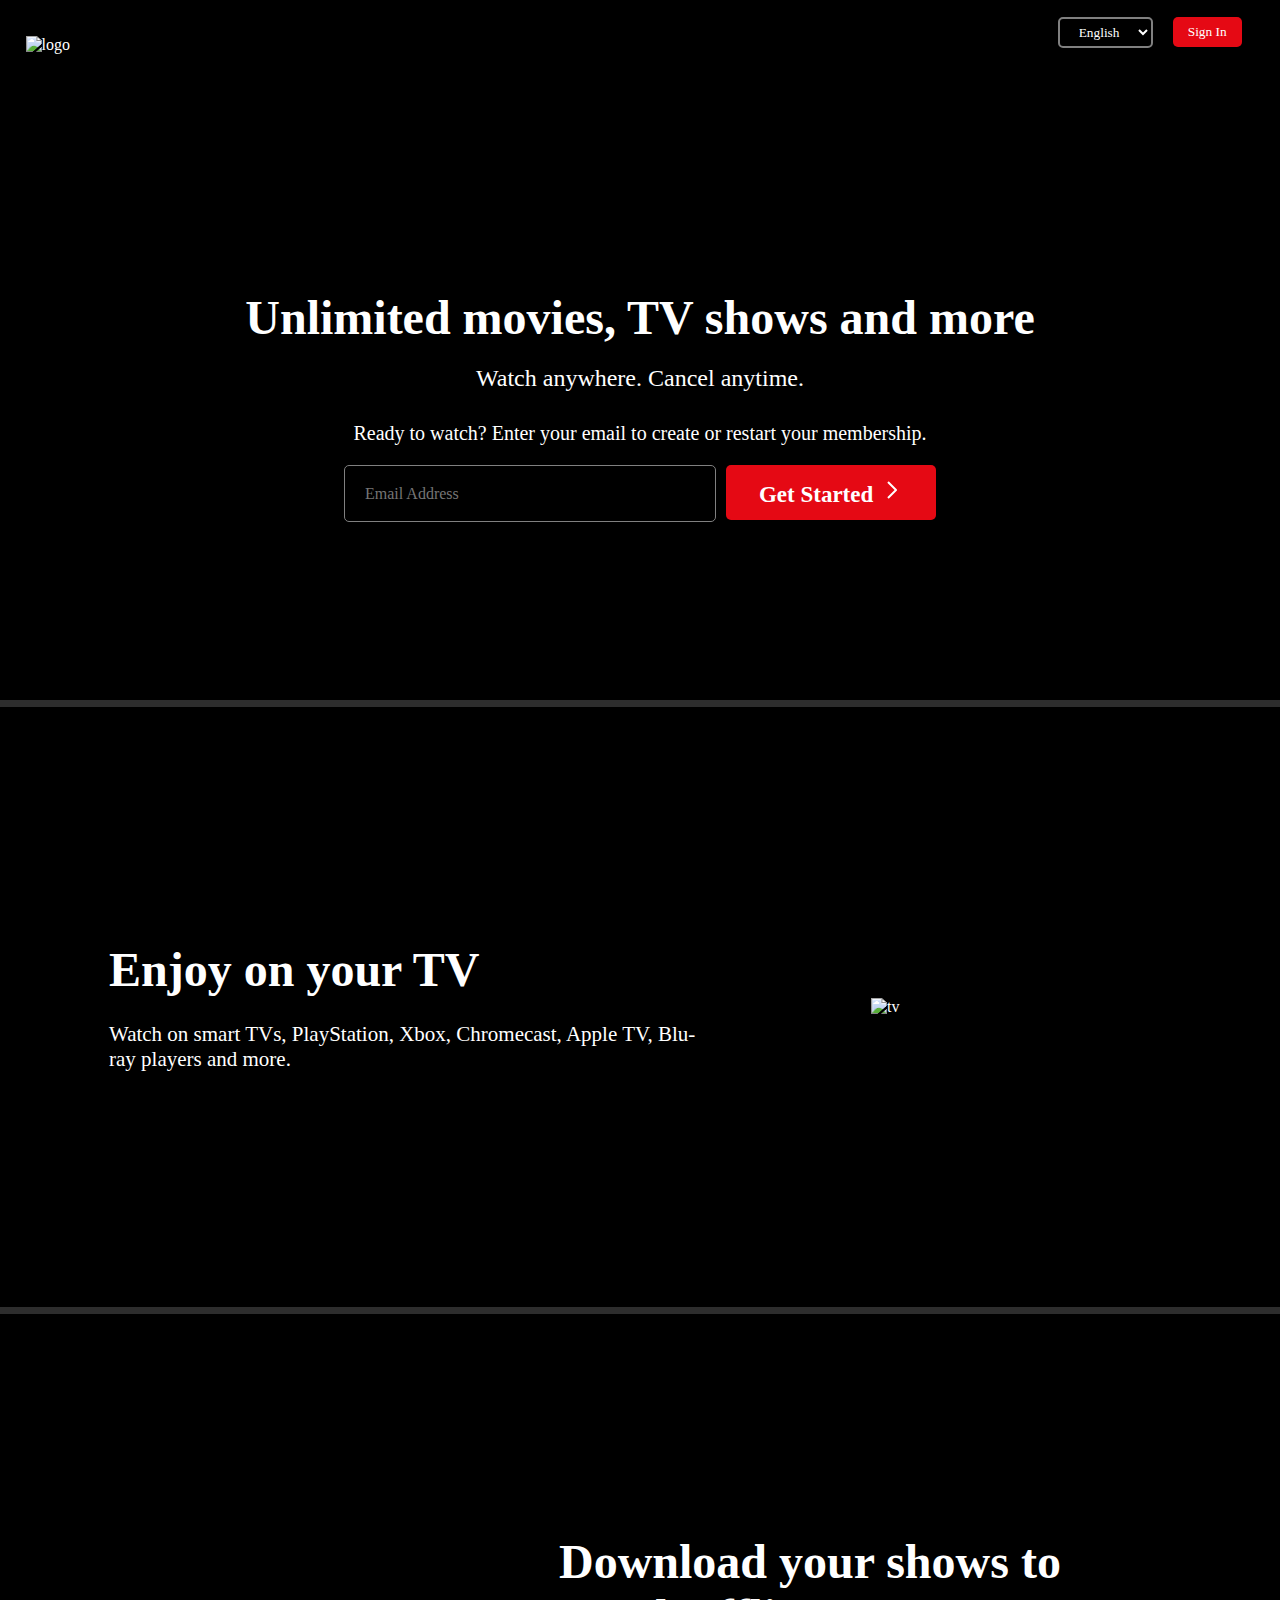
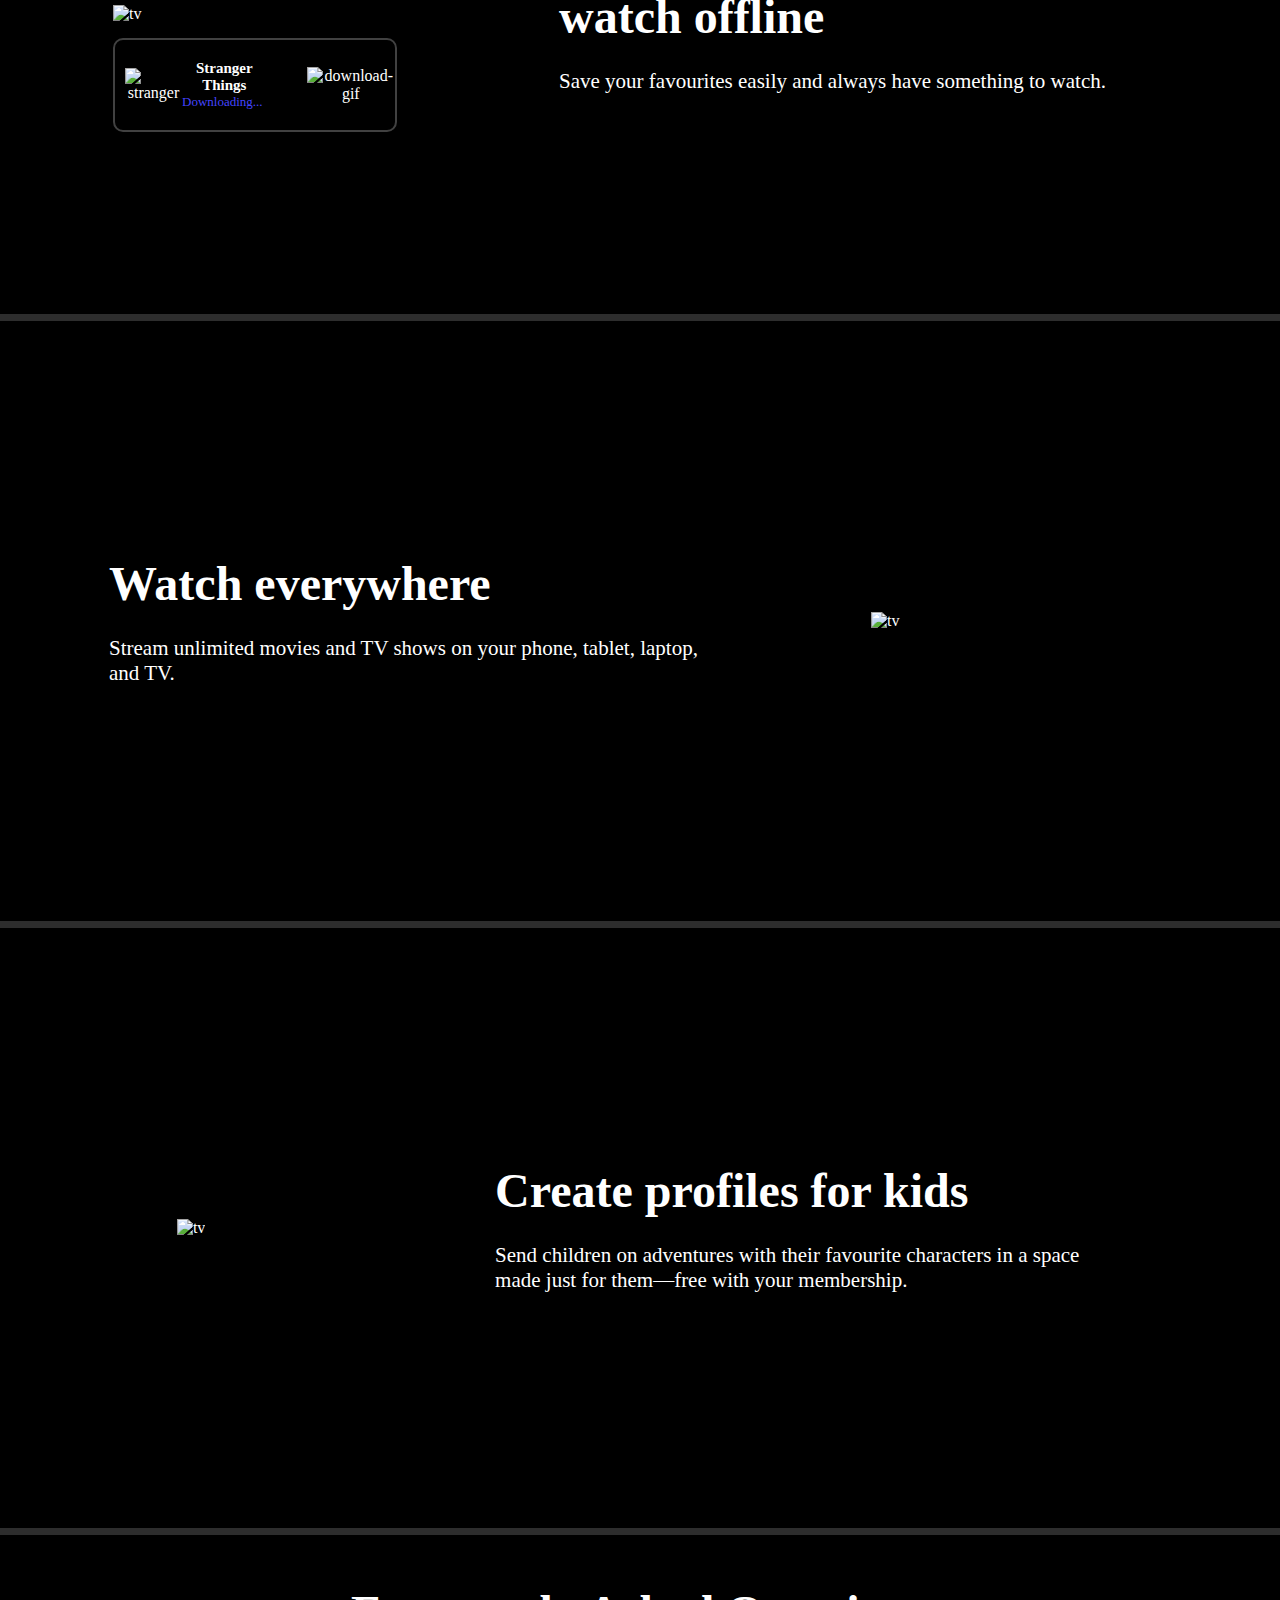
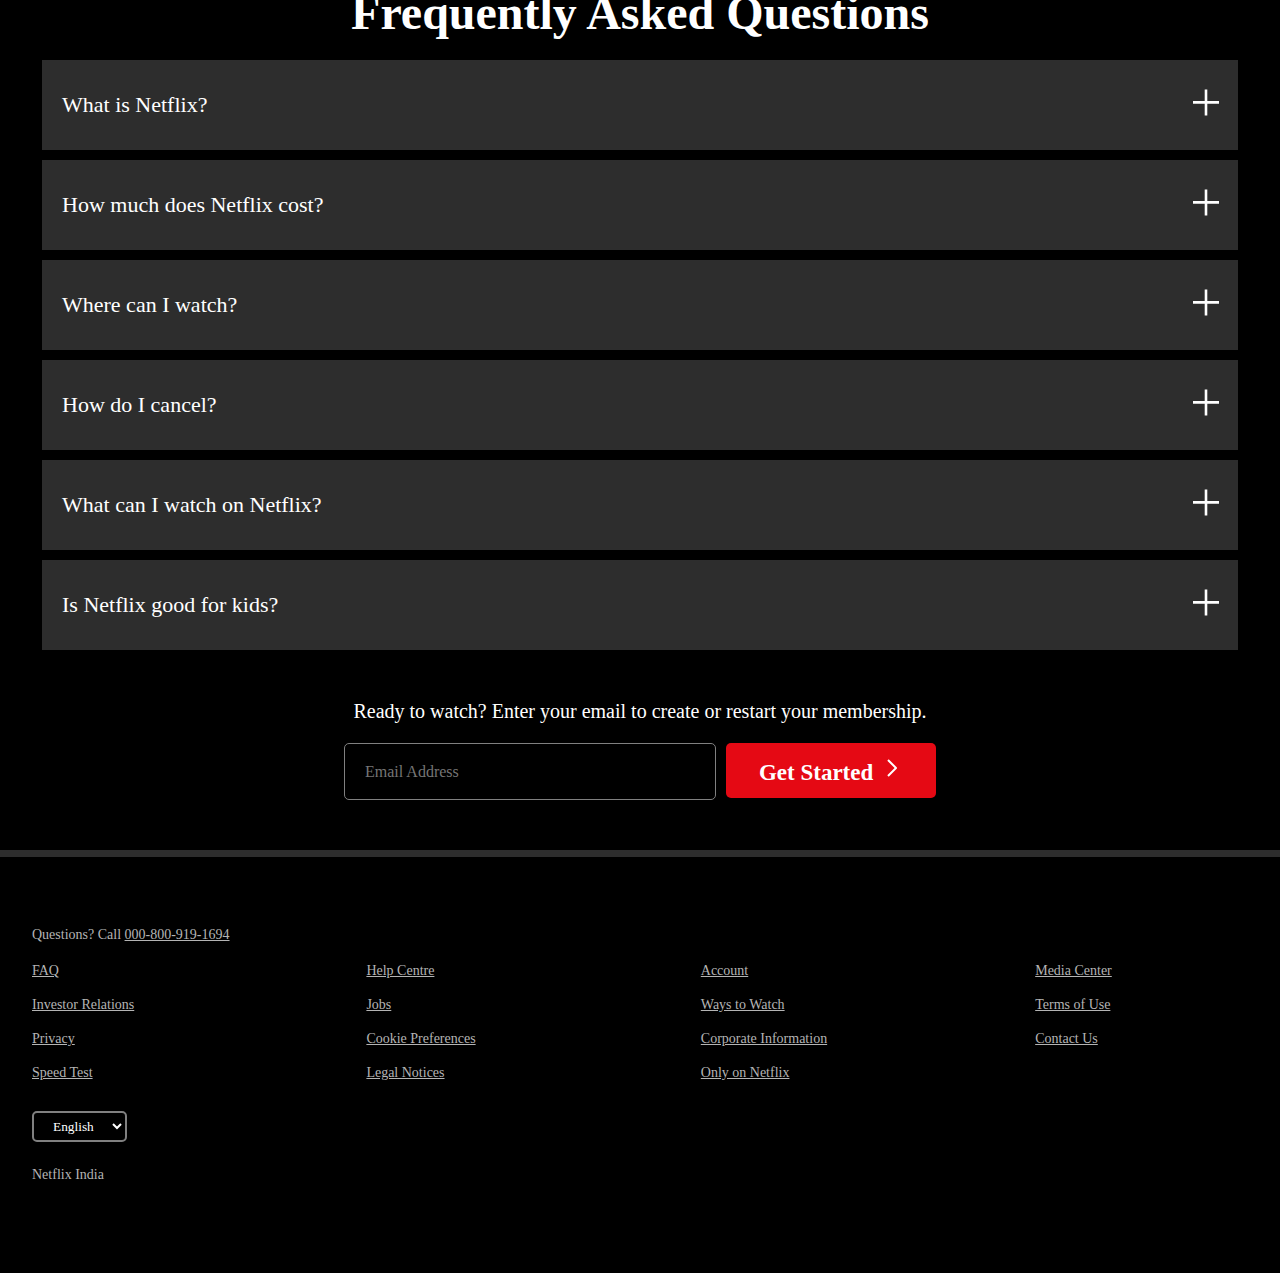
==== Netflix.html @ 04211149 "Complete HTML CSS" ====
<!DOCTYPE html>
<html lang="en">

<head>
    <meta charset="UTF-8">
    <!-- Don't know why but this meta tag just works better -->
    <meta name="viewport"
        content="user-scalable=no, initial-scale=1, maximum-scale=1, minimum-scale=1, width=320, height=device-height" />
    <!-- , target-densitydpi=medium-dpi -->
    <!-- <meta name="viewport" content="width=device-width, initial-scale=1.0"> -->
    <title>Netflix India - Watch TV Shows Online, Watch Movies Online</title>
    <link rel="shortcut icon"
        href="https://cdn4.iconfinder.com/data/icons/logos-and-brands/512/227_Netflix_logo-512.png" type="image/x-icon">
    <style>
        @font-face {
            font-family: 'Netflix Sans';
            font-weight: 100;
            font-display: optional;
            src: url(https://assets.nflxext.com/ffe/siteui/fonts/netflix-sans/v3/NetflixSans_W_Th.woff2) format('woff2'), url(https://assets.nflxext.com/ffe/siteui/fonts/netflix-sans/v3/NetflixSans_W_Th.woff) format('woff')
        }

        @font-face {
            font-family: 'Netflix Sans';
            font-weight: 300;
            font-display: optional;
            src: url(https://assets.nflxext.com/ffe/siteui/fonts/netflix-sans/v3/NetflixSans_W_Lt.woff2) format('woff2'), url(https://assets.nflxext.com/ffe/siteui/fonts/netflix-sans/v3/NetflixSans_W_Lt.woff) format('woff')
        }

        @font-face {
            font-family: 'Netflix Sans';
            font-weight: 400;
            font-display: optional;
            src: url(https://assets.nflxext.com/ffe/siteui/fonts/netflix-sans/v3/NetflixSans_W_Rg.woff2) format('woff2'), url(https://assets.nflxext.com/ffe/siteui/fonts/netflix-sans/v3/NetflixSans_W_Rg.woff) format('woff')
        }

        @font-face {
            font-family: 'Netflix Sans';
            font-weight: 700;
            font-display: optional;
            src: url(https://assets.nflxext.com/ffe/siteui/fonts/netflix-sans/v3/NetflixSans_W_Md.woff2) format('woff2'), url(https://assets.nflxext.com/ffe/siteui/fonts/netflix-sans/v3/NetflixSans_W_Md.woff) format('woff')
        }

        @font-face {
            font-family: 'Netflix Sans';
            font-weight: 800;
            font-display: optional;
            src: url(https://assets.nflxext.com/ffe/siteui/fonts/netflix-sans/v3/NetflixSans_W_Bd.woff2) format('woff2'), url(https://assets.nflxext.com/ffe/siteui/fonts/netflix-sans/v3/NetflixSans_W_Bd.woff) format('woff')
        }

        @font-face {
            font-family: 'Netflix Sans';
            font-weight: 900;
            font-display: optional;
            src: url(https://assets.nflxext.com/ffe/siteui/fonts/netflix-sans/v3/NetflixSans_W_Blk.woff2) format('woff2'), url(https://assets.nflxext.com/ffe/siteui/fonts/netflix-sans/v3/NetflixSans_W_Blk.woff) format('woff')
        }

        .netflix-sans-font-loaded {
            font-family: 'Netflix Sans', 'Helvetica Neue', Helvetica, Arial, sans-serif
        }

        .netflix-sans-font-loaded.nkufi-font-loaded {
            font-family: NKufi, 'Netflix Sans', 'Helvetica Neue', Helvetica, Arial, sans-serif
        }

        .netflix-sans-font-loaded.graphik-font-loaded {
            font-family: GraphikTH, 'Netflix Sans', 'Helvetica Neue', Helvetica, Arial, sans-serif
        }

        * {
            margin: 0;
            padding: 0;
            color: white;
            font-family: 'Netflix Sans', 'Segoe UI';
        }

        html {
            background-color: black;

        }

        .segment {
            position: relative;
            border-bottom: 7px solid rgb(45, 45, 45);
        }

        #navbar {
            display: flex;
            justify-content: space-between;
            align-items: center;
            height: 90px;
            /* margin-top: 25px; */
        }

        .logo img {
            margin-left: 10vw;
            width: 150px;
        }

        .navbutton {
            margin-right: 10vw;
            display: flex;
        }

        .lang {
            background-color: black;
            margin-right: 20px;
            padding: 5px 15px;
            border: 2px solid grey;
            border-radius: 5px;
            margin-bottom: 25px;
        }

        .sign-in {
            padding: 7px 15px;
            border: none;
            border-radius: 5px;
            cursor: pointer;
        }

        .sign-in:hover {
            background-color: #b20710;
            transition: all linear 0.15s;

        }

        .sign-in:not(:hover) {
            background-color: rgb(229, 9, 20);
            transition: all linear 0.15s;
        }

        .home {
            height: 700px;
            background: rgb(0 0 0 / 50%);
            background-image: linear-gradient(to top, rgba(0, 0, 0, 0.8) 0, rgba(0, 0, 0, 0) 30%, rgba(0, 0, 0, 0.8) 100%), url("https://assets.nflxext.com/ffe/siteui/vlv3/058eee37-6c24-403a-95bd-7d85d3260ae1/e10ba8a6-b96a-4308-bee4-76fab1ebd6ca/IN-en-20240422-POP_SIGNUP_TWO_WEEKS-perspective_WEB_db9348f2-4d68-4934-b495-6d9d1be5917e_large.jpg");
            object-fit: cover;
            object-position: center center;
            background-blend-mode: soft-light;
            background-position: center 2000px;
        }

        .headest {
            font-size: 48px;
            font-weight: 900;
        }

        .main-title {
            text-align: center;
            margin-top: 200px;
        }

        #main-text {
            font-size: 24px;
            text-align: center;
            margin: 20px;
        }

        .membership {
            width: 75%;
            margin: 50px auto;
            text-align: center;
        }

        #fix-home-mg {
            margin-top: 30px;
        }

        .member-text {
            font-size: 20px;
            margin-bottom: 20px;
        }

        .member-form {
            display: flex;
            text-align: center;
            justify-content: center;
            gap: 10px;
        }

        .email-box input {
            width: 350px;
            height: 55px;
            background-color: rgba(0, 0, 0, 0.388);
            padding-left: 20px;
            font-size: 16px;
            border: 1px solid grey;
            border-radius: 5px;
        }

        /* email-box input::placeholder {} */

        .started {
            height: 55px;
            min-width: 210px;
            font-size: 23px;
            font-weight: bolder;
            padding-left: 25px;
            padding-right: 25px;
        }

        .card {
            display: flex;
            justify-content: space-around;
            height: 600px;
            width: 80%;
            margin: auto;
            align-items: center;

        }

        .card-text {
            flex-basis: 50%;
        }

        .card-desc {
            font-size: 21px;
            margin-top: 25px;
        }

        .oppa {
            flex-direction: row-reverse;
        }

        .overlap-grid {
            display: grid;
            grid-template-columns: 1fr;
            grid-template-rows: 1fr;
            justify-items: center;
            align-items: center;
        }

        .topitem {
            z-index: 3;
            grid-row: 1/2;
            grid-column: 1/2;
            width: 100%;
        }

        .bottomitem {
            z-index: 1;
            grid-row: 1/2;
            grid-column: 1/2;
            width: 100%;
        }

        #vid1 {
            width: 80%;
        }

        #vid3 {
            width: 60%;
            margin-bottom: 25%;
        }

        .loading {
            display: flex;
            height: 90px;
            width: 20vw;
            min-width: 280px;
            background-color: black;
            border: 2px solid rgb(65, 65, 65);
            border-radius: 10px;
            text-align: center;
            justify-content: space-between;
            align-items: center;
            /* margin-top: 250px; */
            margin-top: 50%;
        }

        .stranger-div img {
            padding-left: 10px;
            height: 75px;
        }

        .stranger-name {
            font-size: 15px;
            font-weight: 600;
            padding-right: 40px;
        }

        .stranger-blue {
            font-size: 13px;
            color: rgb(68, 68, 255);
            text-align: left;
        }

        .stranger-gif img {
            height: 50px;
        }

        .kids-div img {
            /* flex-basis: 50%; */
            width: 100%;
        }

        .FAQ {
            width: 80%;
            margin: auto;
        }

        .faq-title {
            margin-top: 50px;
            margin-bottom: 20px;
            text-align: center;
        }

        .question {
            margin: 10px;
        }

        .query {
            display: flex;
            align-items: center;
            height: 10vh;
            justify-content: space-between;
        }

        .query:hover {
            background-color: rgb(65, 65, 65);
            transition: all linear 0.15s;
        }

        .query:not(:hover) {
            background-color: rgb(45, 45, 45);
            transition: all linear 0.15s;
        }

        .qtext {
            font-size: 22px;
            padding-left: 20px;
        }

        .qross {
            margin-right: 20px;
            transform: scale(1.3);
        }

        @keyframes crossrotate {
            from {}

            to {
                transform: rotate(45deg);
            }
        }

        .query:active {
            .qross {
                animation: crossrotate 0.2s ease-out forwards;
            }
        }

        .hidden-text {
            margin-top: 1px;
            font-size: 22px;
            padding: 20px;
            background-color: rgb(45, 45, 45);
        }

        .t1 {
            margin-bottom: 20px;
        }

        .feet {
            width: 80%;
            margin: 70px auto;
            border-bottom-style: none;
            font-size: 14px;
        }

        .link-grid {
            display: grid;
            grid-template-columns: 1fr 1fr 1fr 1fr;
            column-gap: 10%;
            row-gap: 18px;
            margin-bottom: 30px;
        }

        .link-grid div {
            list-style-type: none;
            color: rgb(180, 180, 180);
            text-decoration: underline;
            cursor: pointer;
        }

        .anyquestion {
            color: rgb(180, 180, 180);
            padding-bottom: 20px;
        }

        .tyler {
            color: rgb(180, 180, 180);
            text-decoration: underline;
            cursor: pointer;
        }

        @media screen and (max-width: 1280px) {
            .logo img {
                margin-left: 2vw;
            }

            .navbutton {
                margin-right: 3vw;
            }

            .card,
            .FAQ,
            .feet {
                width: 95%;
            }
        }

        @media screen and (max-width: 955px) {

            .logo img {
                width: 90px;
            }

            .home {
                background-size: 1100px;
                height: 500px;
                background-position: center 1740px;
                background-image: linear-gradient(to top, rgba(0, 0, 0, 0.8) 0, rgba(0, 0, 0, 0) 10%, rgba(0, 0, 0, 0.8) 100%), url("https://assets.nflxext.com/ffe/siteui/vlv3/058eee37-6c24-403a-95bd-7d85d3260ae1/e10ba8a6-b96a-4308-bee4-76fab1ebd6ca/IN-en-20240422-POP_SIGNUP_TWO_WEEKS-perspective_WEB_db9348f2-4d68-4934-b495-6d9d1be5917e_large.jpg");
            }

            .headest {
                font-size: 30px;
            }

            .main-title {
                margin-top: 100px;
            }

            #main-text {
                font-size: 18px;
            }

            .member-text {
                font-size: 18px;
            }

            .email-box input {
                font-size: 14px;
            }

            .card {
                flex-direction: column;
                text-align: center;
                margin-top: 30px;
            }

            .card-text {
                flex-basis: auto;
            }

            .card-desc {
                font-size: 18px;
            }

            .link-grid {
                grid-template-columns: 1fr 1fr;
            }

            .qtext {
                font-size: 18px;
            }

            .qross {
                transform: scale(1);
            }

            .feet {
                margin: 20px auto;
            }
        }

        @media screen and (max-width: 725px) {
            .email-box input {
                width: 50vw;
            }
        }

        @media screen and (max-width: 600px) {

            .main-title {
                margin-top: 40px;
            }

            .home {
                background-size: 800px;
                height: 500px;
                background-position: center center;
                background-image: linear-gradient(to top, rgba(0, 0, 0, 0.8) 0, rgba(0, 0, 0, 0) 40%, rgba(0, 0, 0, 0.8) 100%), url("https://assets.nflxext.com/ffe/siteui/vlv3/058eee37-6c24-403a-95bd-7d85d3260ae1/e10ba8a6-b96a-4308-bee4-76fab1ebd6ca/IN-en-20240422-POP_SIGNUP_TWO_WEEKS-perspective_WEB_db9348f2-4d68-4934-b495-6d9d1be5917e_large.jpg");
            }

            .member-form {
                display: block;
            }

            .email-box input {
                width: 90%;
                height: 45px;
                margin-bottom: 15px;
            }

            .started {
                height: 45px;
                min-width: 0px;
                width: 160px;
                font-size: 18px;
                font-weight: bolder;
                padding-left: 0;
                padding-right: 0;
            }

            .card {
                height: 80vh;
            }
        }
    </style>
</head>

<body>
    <header>
        <section class="segment home bgimg">
            <nav id="navbar">
                <div class="logo">
                    <img src="https://images.ctfassets.net/y2ske730sjqp/821Wg4N9hJD8vs5FBcCGg/9eaf66123397cc61be14e40174123c40/Vector__3_.svg?w=460"
                        alt="logo">
                </div>

                <div class="navbutton">
                    <!-- I don't how to add img -->
                    <!-- <svg xmlns="http://www.w3.org/2000/svg" fill="none" width="16" height="16" viewBox="0 0 16 16"
                        role="img" data-icon="LanguagesSmall" aria-hidden="true">
                        <path fill-rule="evenodd" clip-rule="evenodd"
                            d="M10.7668 5.33333L10.5038 5.99715L9.33974 8.9355L8.76866 10.377L7.33333 14H9.10751L9.83505 12.0326H13.4217L14.162 14H16L12.5665 5.33333H10.8278H10.7668ZM10.6186 9.93479L10.3839 10.5632H11.1036H12.8856L11.6348 7.2136L10.6186 9.93479ZM9.52722 4.84224C9.55393 4.77481 9.58574 4.71045 9.62211 4.64954H6.41909V2H4.926V4.64954H0.540802V5.99715H4.31466C3.35062 7.79015 1.75173 9.51463 0 10.4283C0.329184 10.7138 0.811203 11.2391 1.04633 11.5931C2.55118 10.6795 3.90318 9.22912 4.926 7.57316V12.6667H6.41909V7.51606C6.81951 8.15256 7.26748 8.76169 7.7521 9.32292L8.31996 7.88955C7.80191 7.29052 7.34631 6.64699 6.9834 5.99715H9.06968L9.52722 4.84224Z"
                            fill="currentColor"></path>
                    </svg> -->
                    <div>
                        <select name="lang" class="lang">
                            <option value="English">English</option>
                            <option value="Hindi">हिन्दी</option>
                        </select>
                    </div>
                    <div>
                        <button type="button" class="sign-in">Sign In</button>
                    </div>
                </div>
            </nav>

            <h1 class="headest main-title">Unlimited movies, TV shows and more</h1>
            <div id="main-text">Watch anywhere. Cancel anytime.</div>
            <article class="membership" id="fix-home-mg">
                <div class="member-text">
                    Ready to watch? Enter your email to create or restart your membership.
                </div>
                <!-- Not bothering making this cool transition using complex overlapping css -->
                <div class="member-form">
                    <label for="email-address1" class="email-box">
                        <input type="text" placeholder="Email Address" id="email-address1">
                    </label>
                    <button type="button" class="sign-in started">Get Started <svg xmlns="http://www.w3.org/2000/svg"
                            fill="none" width="24" height="24" viewBox="0 0 24 24" role="img" aria-hidden="true">
                            <path fill-rule="evenodd" clip-rule="evenodd"
                                d="M15.5859 12L8.29303 19.2928L9.70725 20.7071L17.7072 12.7071C17.8948 12.5195 18.0001 12.2652 18.0001 12C18.0001 11.7347 17.8948 11.4804 17.7072 11.2928L9.70724 3.29285L8.29303 4.70706L15.5859 12Z"
                                fill="currentColor"></path>
                        </svg>
                    </button>
                </div>
            </article>
        </section>
    </header>

    <main>
        <section class="segment">
            <article class="card">
                <div class="card-text">
                    <h1 class="headest">Enjoy on your TV</h1>
                    <div class="card-desc">
                        Watch on smart TVs, PlayStation, Xbox, Chromecast, Apple TV, Blu-ray players and more.
                    </div>
                </div>
                <div class="overlap-grid">
                    <img src="https://assets.nflxext.com/ffe/siteui/acquisition/ourStory/fuji/desktop/tv.png" alt="tv"
                        class="topitem">
                    <video
                        src="https://assets.nflxext.com/ffe/siteui/acquisition/ourStory/fuji/desktop/video-tv-in-0819.m4v"
                        class="bottomitem" id="vid1" autoplay muted loop></video>
                </div>
            </article>
        </section>
        <section class="segment">
            <article class="card oppa">
                <div class="card-text">
                    <h1 class="headest">Download your shows to watch offline</h1>
                    <div class="card-desc">
                        Save your favourites easily and always have something to watch.
                    </div>
                </div>
                <div class="overlap-grid">
                    <img src="https://assets.nflxext.com/ffe/siteui/acquisition/ourStory/fuji/desktop/mobile-0819.jpg"
                        alt="tv" class="bottomitem">
                    <div class="topitem loading">
                        <div class="stranger-div">
                            <img src="https://assets.nflxext.com/ffe/siteui/acquisition/ourStory/fuji/desktop/boxshot.png"
                                alt="stranger">
                        </div>
                        <div class="stranger-text">
                            <div class="stranger-name">Stranger Things</div>
                            <div class="stranger-blue">Downloading...</div>
                        </div>
                        <div class="stranger-gif">
                            <img src="https://assets.nflxext.com/ffe/siteui/acquisition/ourStory/fuji/desktop/download-icon.gif"
                                alt="download-gif">
                        </div>
                    </div>
                </div>
            </article>
        </section>
        <section class="segment">
            <article class="card">
                <div class="card-text">
                    <h1 class="headest">Watch everywhere</h1>
                    <div class="card-desc">
                        Stream unlimited movies and TV shows on your phone, tablet, laptop, and TV.
                    </div>
                </div>
                <div class="overlap-grid">
                    <img src="https://assets.nflxext.com/ffe/siteui/acquisition/ourStory/fuji/desktop/device-pile-in.png"
                        alt="tv" class="topitem">
                    <video
                        src="https://assets.nflxext.com/ffe/siteui/acquisition/ourStory/fuji/desktop/video-devices-in.m4v"
                        class="
                        bottomitem" id="vid3" autoplay muted loop></video>
                </div>
            </article>
        </section>
        <section class="segment">
            <article class="card oppa">
                <div class="card-text">
                    <h1 class="headest">Create profiles for kids</h1>
                    <div class="card-desc">
                        Send children on adventures with their favourite characters in a space made just for them—free
                        with
                        your membership.
                    </div>
                </div>
                <div class="kids-div">
                    <img src="https://occ-0-2483-3646.1.nflxso.net/dnm/api/v6/19OhWN2dO19C9txTON9tvTFtefw/AAAABVr8nYuAg0xDpXDv0VI9HUoH7r2aGp4TKRCsKNQrMwxzTtr-NlwOHeS8bCI2oeZddmu3nMYr3j9MjYhHyjBASb1FaOGYZNYvPBCL.png?r=54d"
                        alt="tv">
                </div>
            </article>
        </section>
        <!-- Don't know how to make things appear on click. js later -->
        <section class="segment">
            <h1 class="headest faq-title">Frequently Asked Questions</h1>
            <article class="FAQ">
                <section class="question">
                    <div class="query">
                        <div class="qtext">What is Netflix?</div>
                        <div class="qross">
                            <svg xmlns="http://www.w3.org/2000/svg" fill="none" width="24" height="24"
                                viewBox="0 0 24 24" role="img" aria-hidden="true"
                                class="elj7tfr3 default-ltr-cache-1kkka4h e164gv2o5">
                                <path fill-rule="evenodd" clip-rule="evenodd"
                                    d="M11 11V2H13V11H22V13H13V22H11V13H2V11H11Z" fill="currentColor"></path>
                            </svg>
                        </div>
                    </div>
                    <!-- <div class="hidden-text">
                        <div class="t1">
                            Netflix is a streaming service that offers a wide variety of award-winning TV shows, movies,
                            anime,
                            documentaries and more – on thousands of internet-connected devices.
                        </div>
                        <div class="t2">
                            You can watch as much as you want, whenever you want, without a single ad – all for one low
                            monthly
                            price. There's always something new to discover, and new TV shows and movies are added every
                            week!
                        </div>
                    </div> -->
                </section>

                <section class="question">
                    <div class="query">
                        <div class="qtext">How much does Netflix cost?</div>
                        <div class="qross">
                            <svg xmlns="http://www.w3.org/2000/svg" fill="none" width="24" height="24"
                                viewBox="0 0 24 24" role="img" aria-hidden="true"
                                class="elj7tfr3 default-ltr-cache-1kkka4h e164gv2o5">
                                <path fill-rule="evenodd" clip-rule="evenodd"
                                    d="M11 11V2H13V11H22V13H13V22H11V13H2V11H11Z" fill="currentColor"></path>
                            </svg>
                        </div>
                    </div>
                    <!-- <div class="hidden-text">
                        <div>
                            Watch Netflix on your smartphone, tablet, Smart TV, laptop, or streaming device, all for one
                            fixed
                            monthly fee. Plans range from ₹149 to ₹649 a month. No extra costs, no contracts.
                        </div>
                    </div> -->
                </section>

                <section class="question">
                    <div class="query">
                        <div class="qtext">Where can I watch?</div>
                        <div class="qross">
                            <svg xmlns="http://www.w3.org/2000/svg" fill="none" width="24" height="24"
                                viewBox="0 0 24 24" role="img" aria-hidden="true"
                                class="elj7tfr3 default-ltr-cache-1kkka4h e164gv2o5">
                                <path fill-rule="evenodd" clip-rule="evenodd"
                                    d="M11 11V2H13V11H22V13H13V22H11V13H2V11H11Z" fill="currentColor"></path>
                            </svg>
                        </div>

                    </div>
                    <!-- <div class="hidden-text">
                        <div class="t1">
                            Watch anywhere, anytime. Sign in with your Netflix account to watch instantly on the web at
                            netflix.com from your personal computer or on any internet-connected device that offers the
                            Netflix
                            app, including smart TVs, smartphones, tablets, streaming media players and game consoles.
                        </div>
                        <div class="t2">
                            You can also download your favourite shows with the iOS, Android, or Windows 10 app. Use
                            downloads
                            to watch while you're on the go and without an internet connection. Take Netflix with you
                            anywhere.
                        </div>
                    </div> -->
                </section>

                <section class="question">
                    <div class="query">
                        <div class="qtext">How do I cancel?</div>
                        <div class="qross">
                            <svg xmlns="http://www.w3.org/2000/svg" fill="none" width="24" height="24"
                                viewBox="0 0 24 24" role="img" aria-hidden="true"
                                class="elj7tfr3 default-ltr-cache-1kkka4h e164gv2o5">
                                <path fill-rule="evenodd" clip-rule="evenodd"
                                    d="M11 11V2H13V11H22V13H13V22H11V13H2V11H11Z" fill="currentColor"></path>
                            </svg>
                        </div>
                    </div>
                    <!-- <div class="hidden-text">
                        <div>
                            Netflix is flexible. There are no annoying contracts and no commitments. You can easily
                            cancel your
                            account online in two clicks. There are no cancellation fees – start or stop your account
                            anytime.
                        </div>
                    </div> -->
                </section>

                <section class="question">
                    <div class="query">
                        <div class="qtext">What can I watch on Netflix?</div>
                        <div class="qross">
                            <svg xmlns="http://www.w3.org/2000/svg" fill="none" width="24" height="24"
                                viewBox="0 0 24 24" role="img" aria-hidden="true"
                                class="elj7tfr3 default-ltr-cache-1kkka4h e164gv2o5">
                                <path fill-rule="evenodd" clip-rule="evenodd"
                                    d="M11 11V2H13V11H22V13H13V22H11V13H2V11H11Z" fill="currentColor"></path>
                            </svg>
                        </div>
                    </div>
                    <!-- <div class="hidden-text">
                        <div>
                            Netflix has an extensive library of feature films, documentaries, TV shows, anime,
                            award-winning
                            Netflix originals, and more. Watch as much as you want, anytime you want.
                        </div>
                    </div> -->
                </section>

                <section class="question">
                    <div class="query">
                        <div class="qtext">Is Netflix good for kids?</div>
                        <div class="qross">
                            <svg xmlns="http://www.w3.org/2000/svg" fill="none" width="24" height="24"
                                viewBox="0 0 24 24" role="img" aria-hidden="true"
                                class="elj7tfr3 default-ltr-cache-1kkka4h e164gv2o5">
                                <path fill-rule="evenodd" clip-rule="evenodd"
                                    d="M11 11V2H13V11H22V13H13V22H11V13H2V11H11Z" fill="currentColor"></path>
                            </svg>
                        </div>
                    </div>
                    <!-- <div class="hidden-text">
                        <div class="t1">
                            The Netflix Kids experience is included in your membership to give parents control while
                            kids enjoy
                            family-friendly TV shows and films in their own space.
                        </div>
                        <div class="t2">
                            Kids profiles come with PIN-protected parental controls that let you restrict the maturity
                            rating of
                            content kids can watch and block specific titles you don’t want kids to see.
                        </div>
                    </div> -->
                </section>
            </article>
            <article class="membership">
                <div class="member-text">
                    Ready to watch? Enter your email to create or restart your membership.
                </div>
                <div class="member-form">
                    <label for="email-address2" class="email-box">
                        <input type="text" placeholder="Email Address" id="email-address2">
                    </label>
                    <button type="button" class="sign-in started">Get Started <svg xmlns="http://www.w3.org/2000/svg"
                            fill="none" width="24" height="24" viewBox="0 0 24 24" role="img" aria-hidden="true">
                            <path fill-rule="evenodd" clip-rule="evenodd"
                                d="M15.5859 12L8.29303 19.2928L9.70725 20.7071L17.7072 12.7071C17.8948 12.5195 18.0001 12.2652 18.0001 12C18.0001 11.7347 17.8948 11.4804 17.7072 11.2928L9.70724 3.29285L8.29303 4.70706L15.5859 12Z"
                                fill="currentColor"></path>
                        </svg>
                    </button>
                </div>
            </article>
        </section>
    </main>
    <footer>
        <section class="segment feet">
            <div class="anyquestion">
                Questions? Call <a class="tyler">000-800-919-1694</a>
            </div>
            <div class="link-grid">
                <div>FAQ</div>
                <div>Help Centre</div>
                <div>Account</div>
                <div>Media Center</div>
                <div>Investor Relations</div>
                <div>Jobs</div>
                <div>Ways to Watch</div>
                <div>Terms of Use</div>
                <div>Privacy</div>
                <div>Cookie Preferences</div>
                <div>Corporate Information</div>
                <div>Contact Us</div>
                <div>Speed Test</div>
                <div>Legal Notices</div>
                <div>Only on Netflix</div>
            </div>
            <div>
                <select name="lang" class="lang">
                    <!-- add translate img here -->
                    <option value="English">English</option>
                    <option value="Hindi">Hindi</option>
                </select>
            </div>
            <div class="anyquestion">Netflix India</div>
        </section>
    </footer>
</body>

</html>
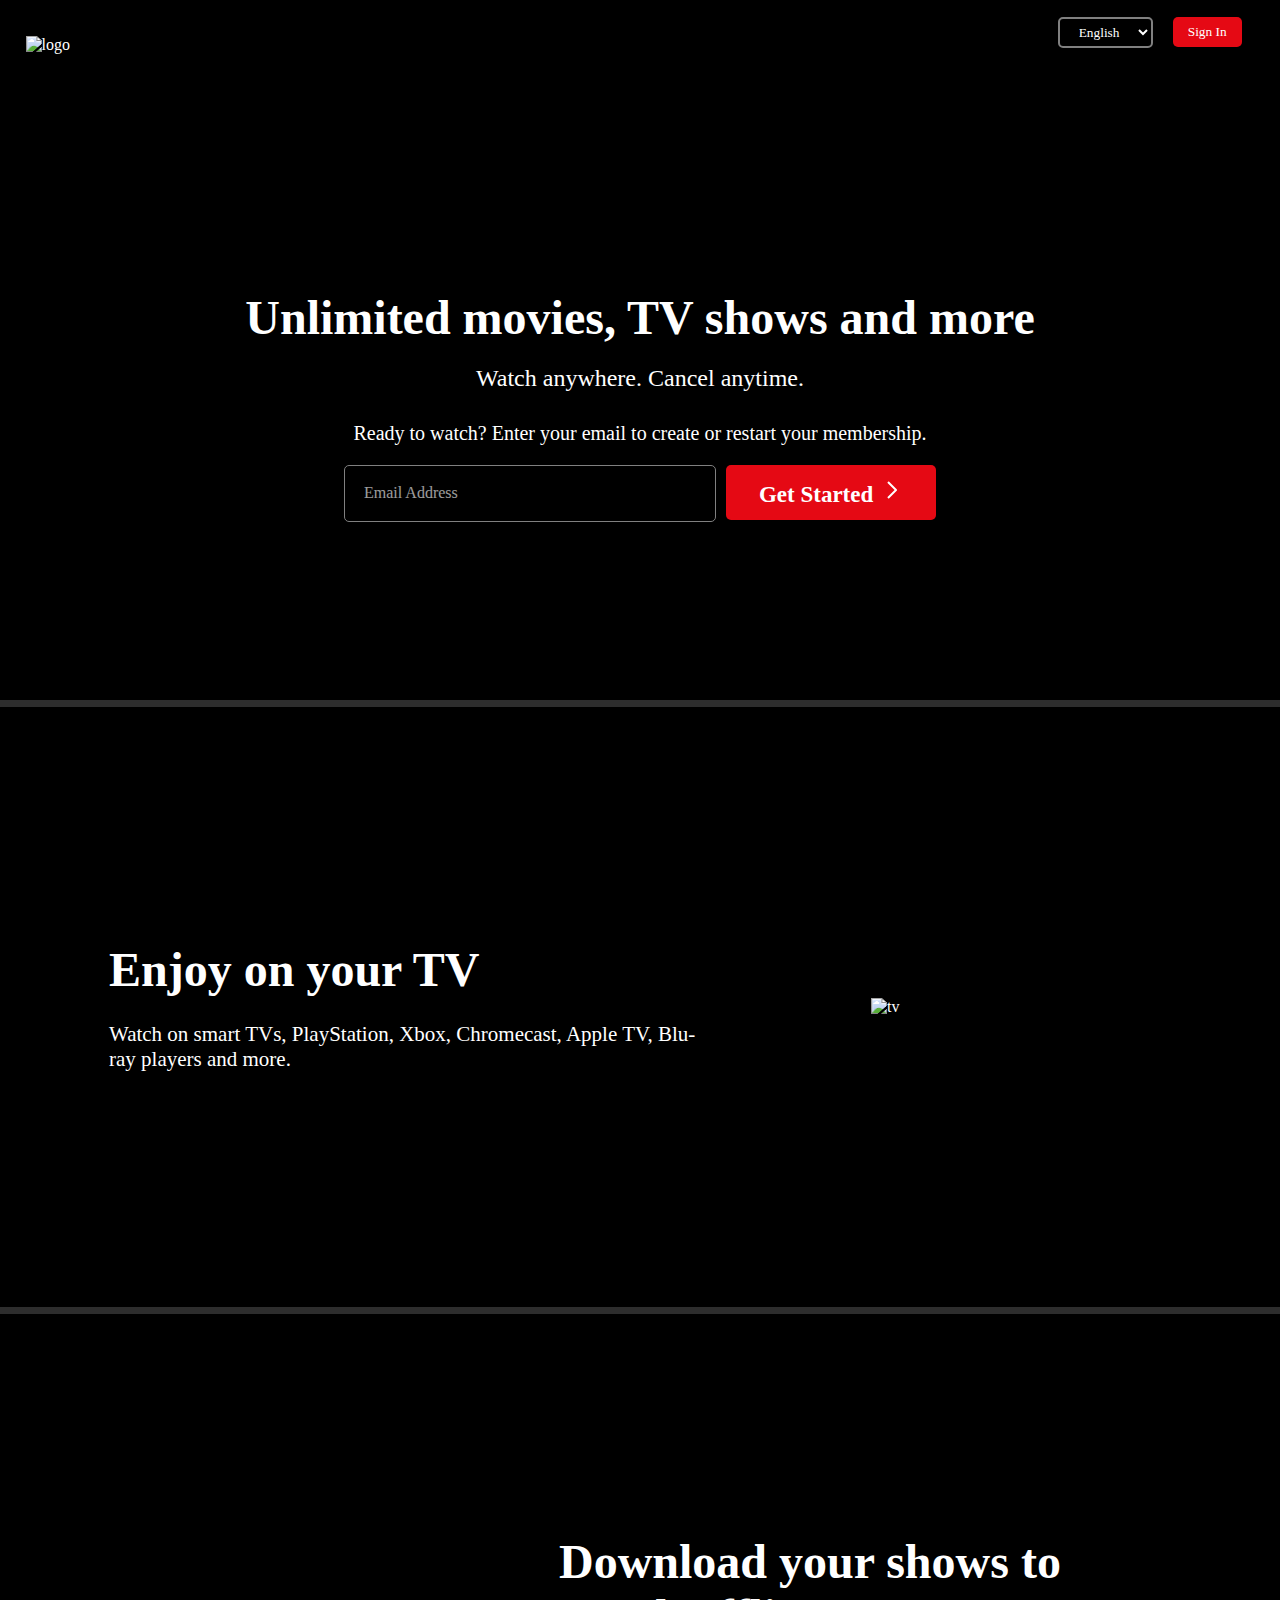
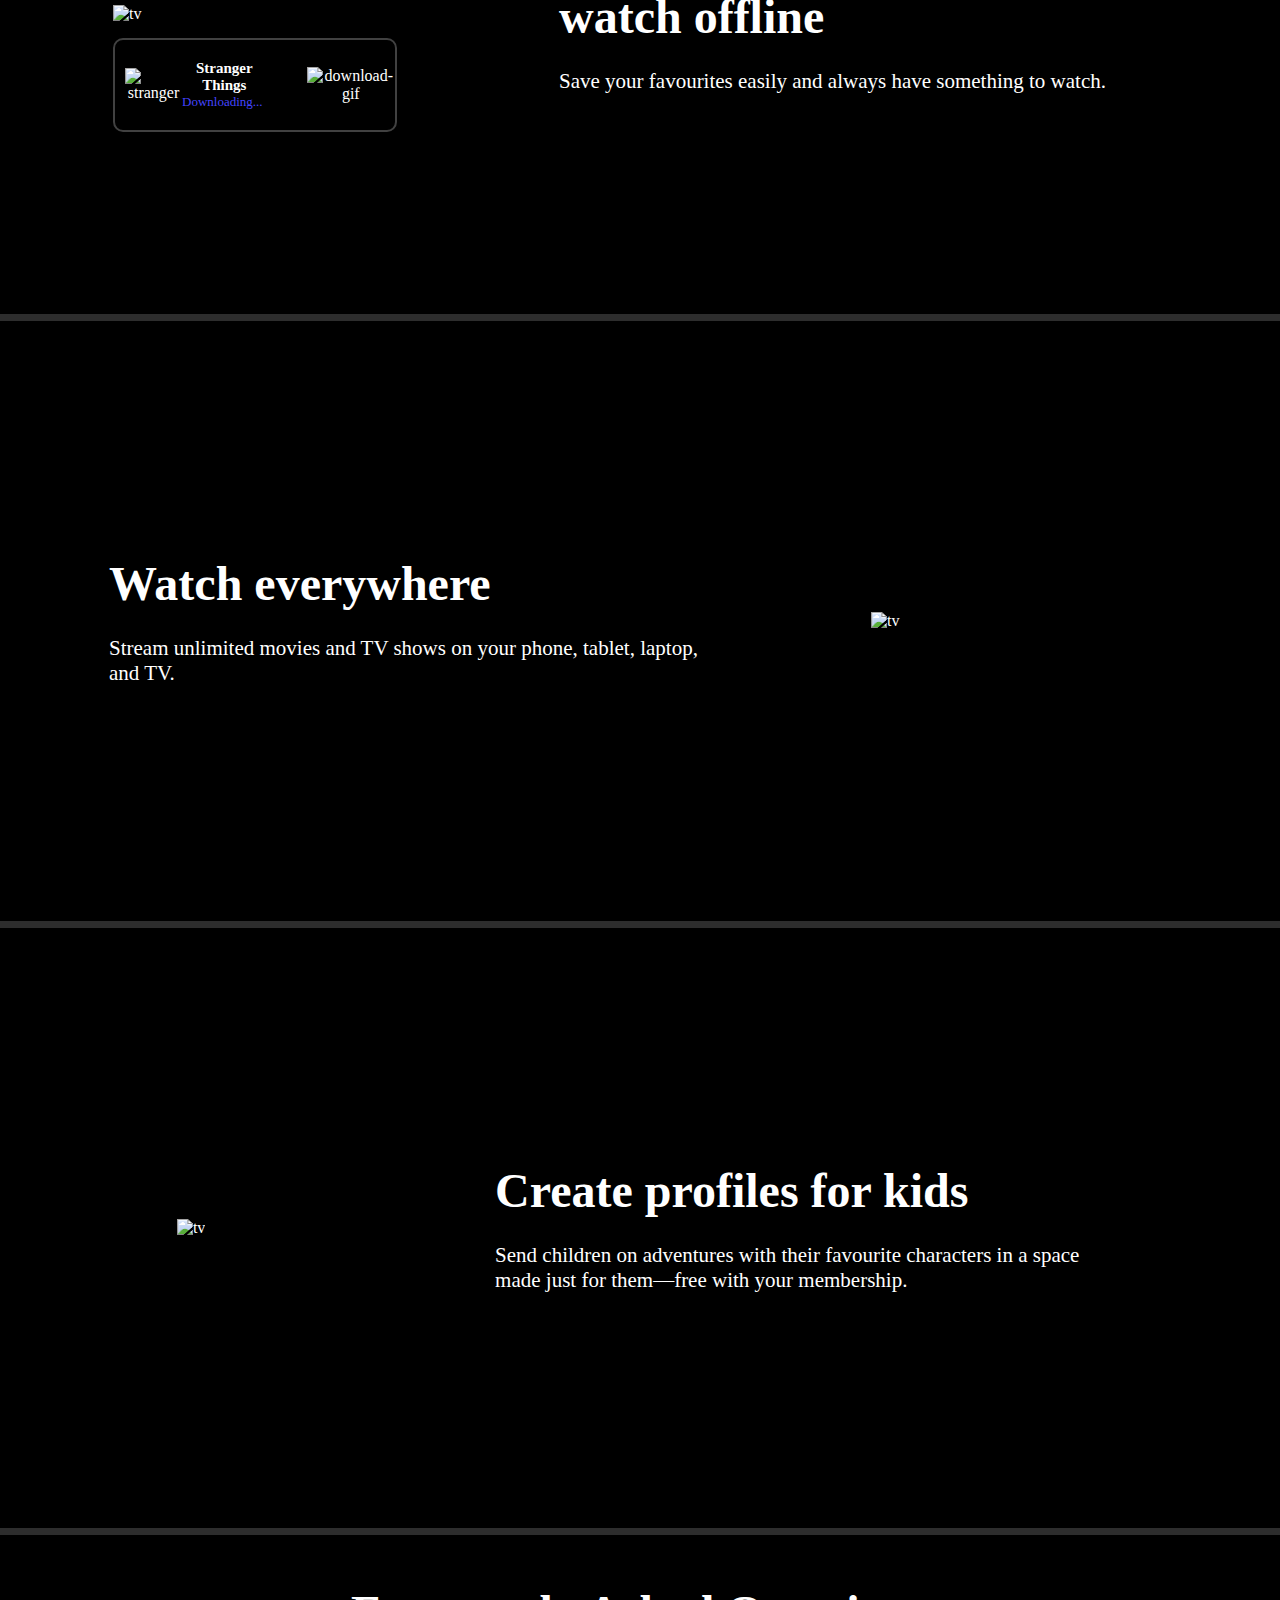
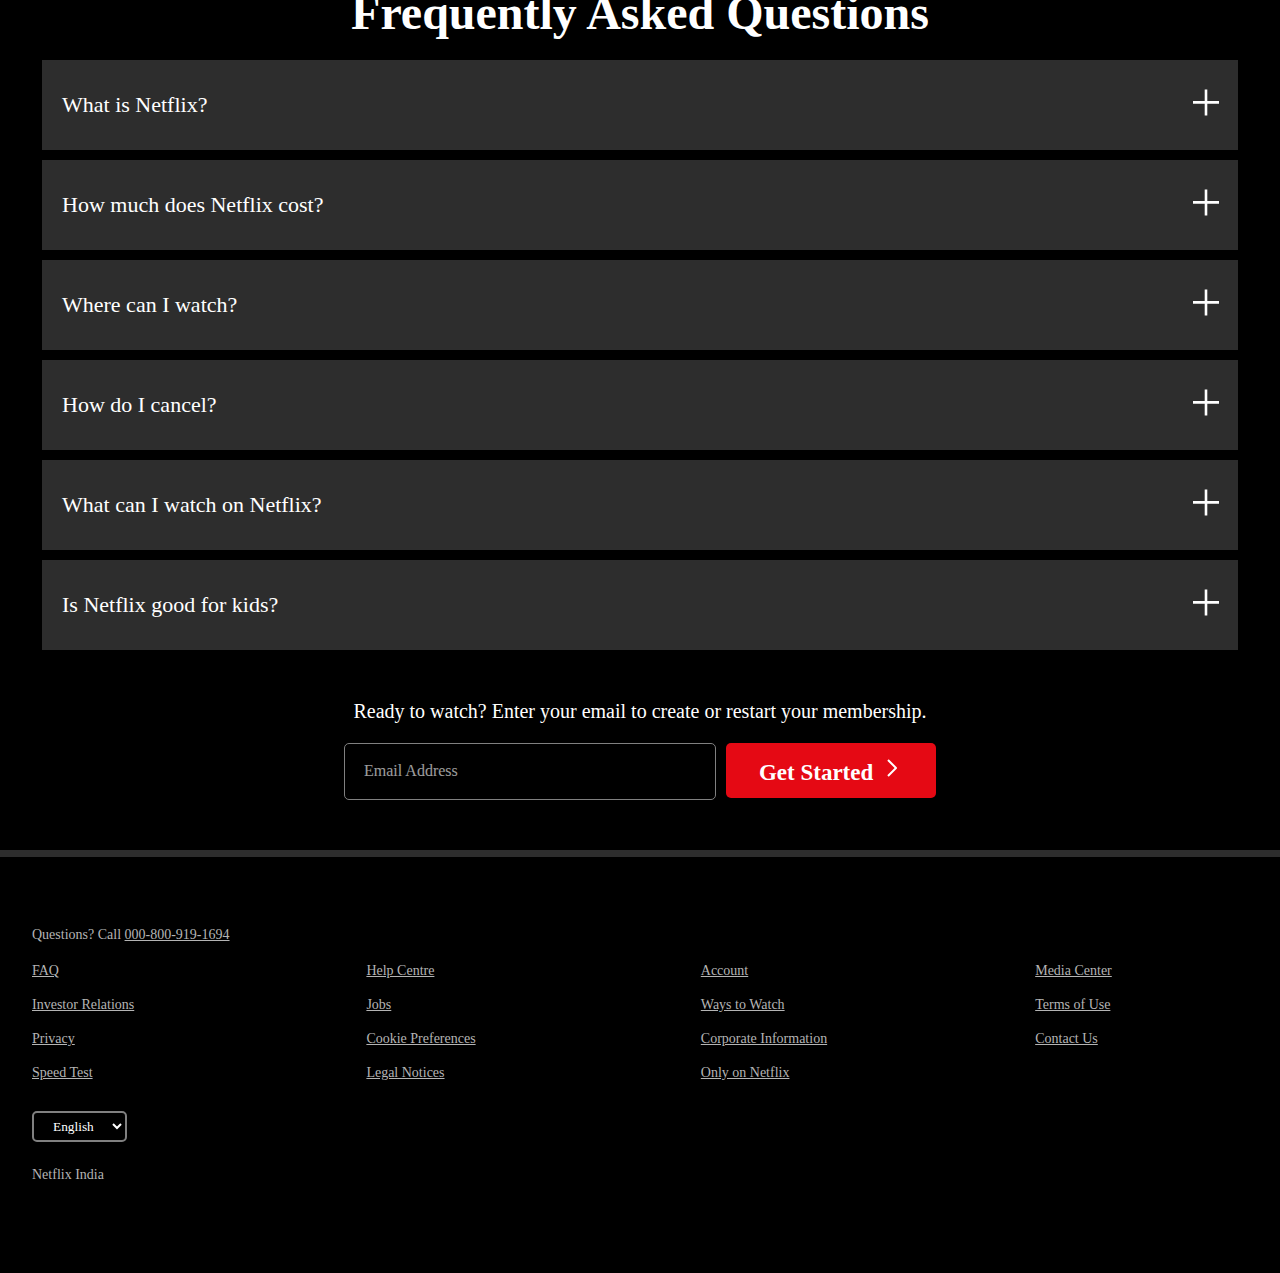
==== commit 8c0d6e68: "Email overlap some javascript no responsive or 2nd" ====
--- a/Netflix.html
+++ b/Netflix.html
@@ -9,8 +9,6 @@
     <!-- , target-densitydpi=medium-dpi -->
     <!-- <meta name="viewport" content="width=device-width, initial-scale=1.0"> -->
     <title>Netflix India - Watch TV Shows Online, Watch Movies Online</title>
-    <link rel="shortcut icon"
-        href="https://cdn4.iconfinder.com/data/icons/logos-and-brands/512/227_Netflix_logo-512.png" type="image/x-icon">
     <style>
         @font-face {
             font-family: 'Netflix Sans';
@@ -22,48 +20,36 @@
         @font-face {
             font-family: 'Netflix Sans';
             font-weight: 300;
-            font-display: optional;
+            font-display: swap;
             src: url(https://assets.nflxext.com/ffe/siteui/fonts/netflix-sans/v3/NetflixSans_W_Lt.woff2) format('woff2'), url(https://assets.nflxext.com/ffe/siteui/fonts/netflix-sans/v3/NetflixSans_W_Lt.woff) format('woff')
         }
 
         @font-face {
             font-family: 'Netflix Sans';
             font-weight: 400;
-            font-display: optional;
+            font-display: swap;
             src: url(https://assets.nflxext.com/ffe/siteui/fonts/netflix-sans/v3/NetflixSans_W_Rg.woff2) format('woff2'), url(https://assets.nflxext.com/ffe/siteui/fonts/netflix-sans/v3/NetflixSans_W_Rg.woff) format('woff')
         }
 
         @font-face {
             font-family: 'Netflix Sans';
             font-weight: 700;
-            font-display: optional;
+            font-display: swap;
             src: url(https://assets.nflxext.com/ffe/siteui/fonts/netflix-sans/v3/NetflixSans_W_Md.woff2) format('woff2'), url(https://assets.nflxext.com/ffe/siteui/fonts/netflix-sans/v3/NetflixSans_W_Md.woff) format('woff')
         }
 
         @font-face {
             font-family: 'Netflix Sans';
             font-weight: 800;
-            font-display: optional;
+            font-display: swap;
             src: url(https://assets.nflxext.com/ffe/siteui/fonts/netflix-sans/v3/NetflixSans_W_Bd.woff2) format('woff2'), url(https://assets.nflxext.com/ffe/siteui/fonts/netflix-sans/v3/NetflixSans_W_Bd.woff) format('woff')
         }
 
         @font-face {
             font-family: 'Netflix Sans';
             font-weight: 900;
-            font-display: optional;
+            font-display: swap;
             src: url(https://assets.nflxext.com/ffe/siteui/fonts/netflix-sans/v3/NetflixSans_W_Blk.woff2) format('woff2'), url(https://assets.nflxext.com/ffe/siteui/fonts/netflix-sans/v3/NetflixSans_W_Blk.woff) format('woff')
-        }
-
-        .netflix-sans-font-loaded {
-            font-family: 'Netflix Sans', 'Helvetica Neue', Helvetica, Arial, sans-serif
-        }
-
-        .netflix-sans-font-loaded.nkufi-font-loaded {
-            font-family: NKufi, 'Netflix Sans', 'Helvetica Neue', Helvetica, Arial, sans-serif
-        }
-
-        .netflix-sans-font-loaded.graphik-font-loaded {
-            font-family: GraphikTH, 'Netflix Sans', 'Helvetica Neue', Helvetica, Arial, sans-serif
         }
 
         * {
@@ -176,17 +162,39 @@
             gap: 10px;
         }
 
-        .email-box input {
+        .email-box {
+            display: grid;
+            grid-template-columns: 1fr;
+            background-color: rgba(0, 0, 0, 0.388);
+            grid-template-rows: 1fr;
+        }
+
+        .email-holder {
+            display: flex;
+            align-items: center;
+            padding-left: 20px;
+            height: 55px;
+            grid-row: 1/2;
+            grid-column: 1/2;
+            transition: 150ms linear;
+        }
+
+        .email-label {
+            z-index: 1;
+            grid-row: 1/2;
+            grid-column: 1/2;
+        }
+
+        .email-label input {
             width: 350px;
-            height: 55px;
+            height: 35px;
             background-color: rgba(0, 0, 0, 0.388);
             padding-left: 20px;
-            font-size: 16px;
+            font-size: 14px;
+            padding-top: 20px;
             border: 1px solid grey;
             border-radius: 5px;
         }
-
-        /* email-box input::placeholder {} */
 
         .started {
             height: 55px;
@@ -553,11 +561,13 @@
                 <div class="member-text">
                     Ready to watch? Enter your email to create or restart your membership.
                 </div>
-                <!-- Not bothering making this cool transition using complex overlapping css -->
                 <div class="member-form">
-                    <label for="email-address1" class="email-box">
-                        <input type="text" placeholder="Email Address" id="email-address1">
-                    </label>
+                    <div class="email-box">
+                        <div class="email-holder">Email Address</div>
+                        <label for="email-address1" class="email-label">
+                            <input type="text" id="email-address1">
+                        </label>
+                    </div>
                     <button type="button" class="sign-in started">Get Started <svg xmlns="http://www.w3.org/2000/svg"
                             fill="none" width="24" height="24" viewBox="0 0 24 24" role="img" aria-hidden="true">
                             <path fill-rule="evenodd" clip-rule="evenodd"
@@ -805,9 +815,12 @@
                     Ready to watch? Enter your email to create or restart your membership.
                 </div>
                 <div class="member-form">
-                    <label for="email-address2" class="email-box">
-                        <input type="text" placeholder="Email Address" id="email-address2">
-                    </label>
+                    <div class="email-box">
+                        <div class="email-holder">Email Address</div>
+                        <label for="email-address2" class="email-label">
+                            <input type="text" id="email-address2">
+                        </label>
+                    </div>
                     <button type="button" class="sign-in started">Get Started <svg xmlns="http://www.w3.org/2000/svg"
                             fill="none" width="24" height="24" viewBox="0 0 24 24" role="img" aria-hidden="true">
                             <path fill-rule="evenodd" clip-rule="evenodd"
@@ -851,6 +864,7 @@
             <div class="anyquestion">Netflix India</div>
         </section>
     </footer>
+    <script src="/JS/script.js"></script>
 </body>
 
 </html>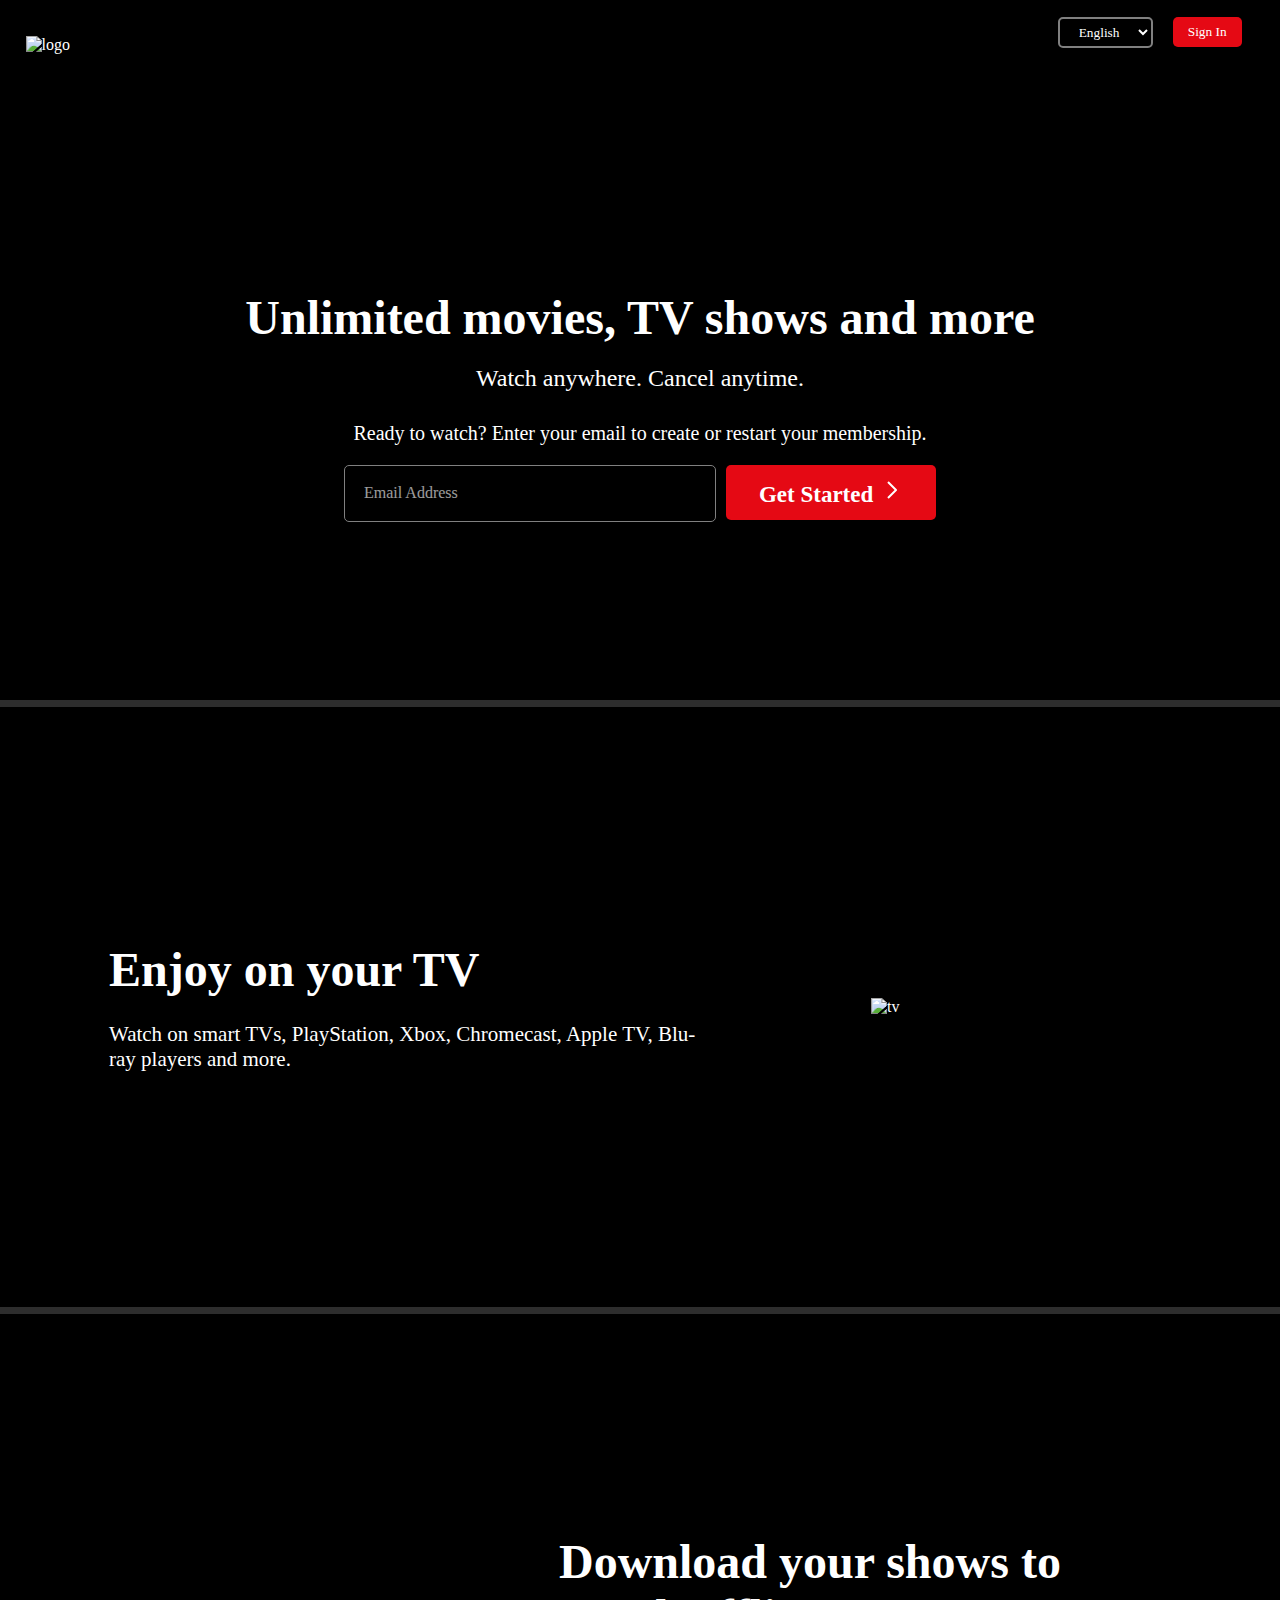
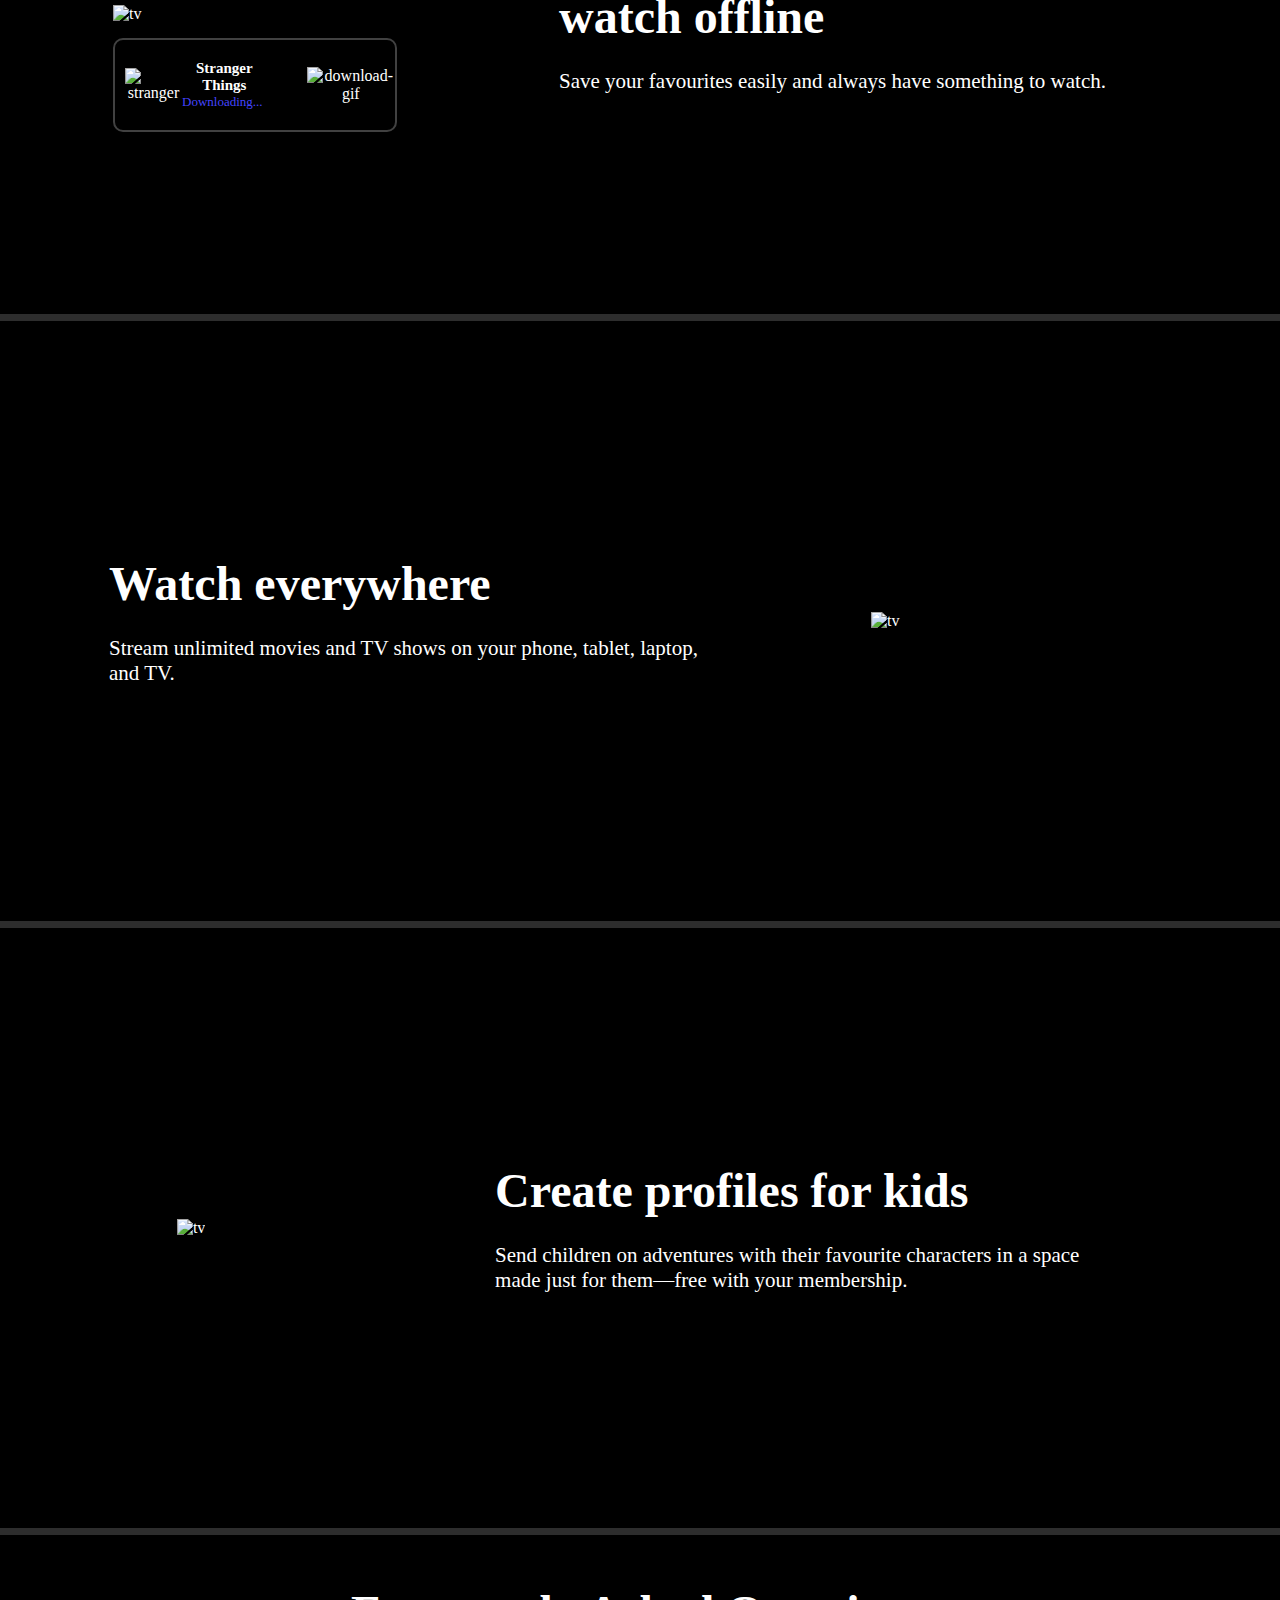
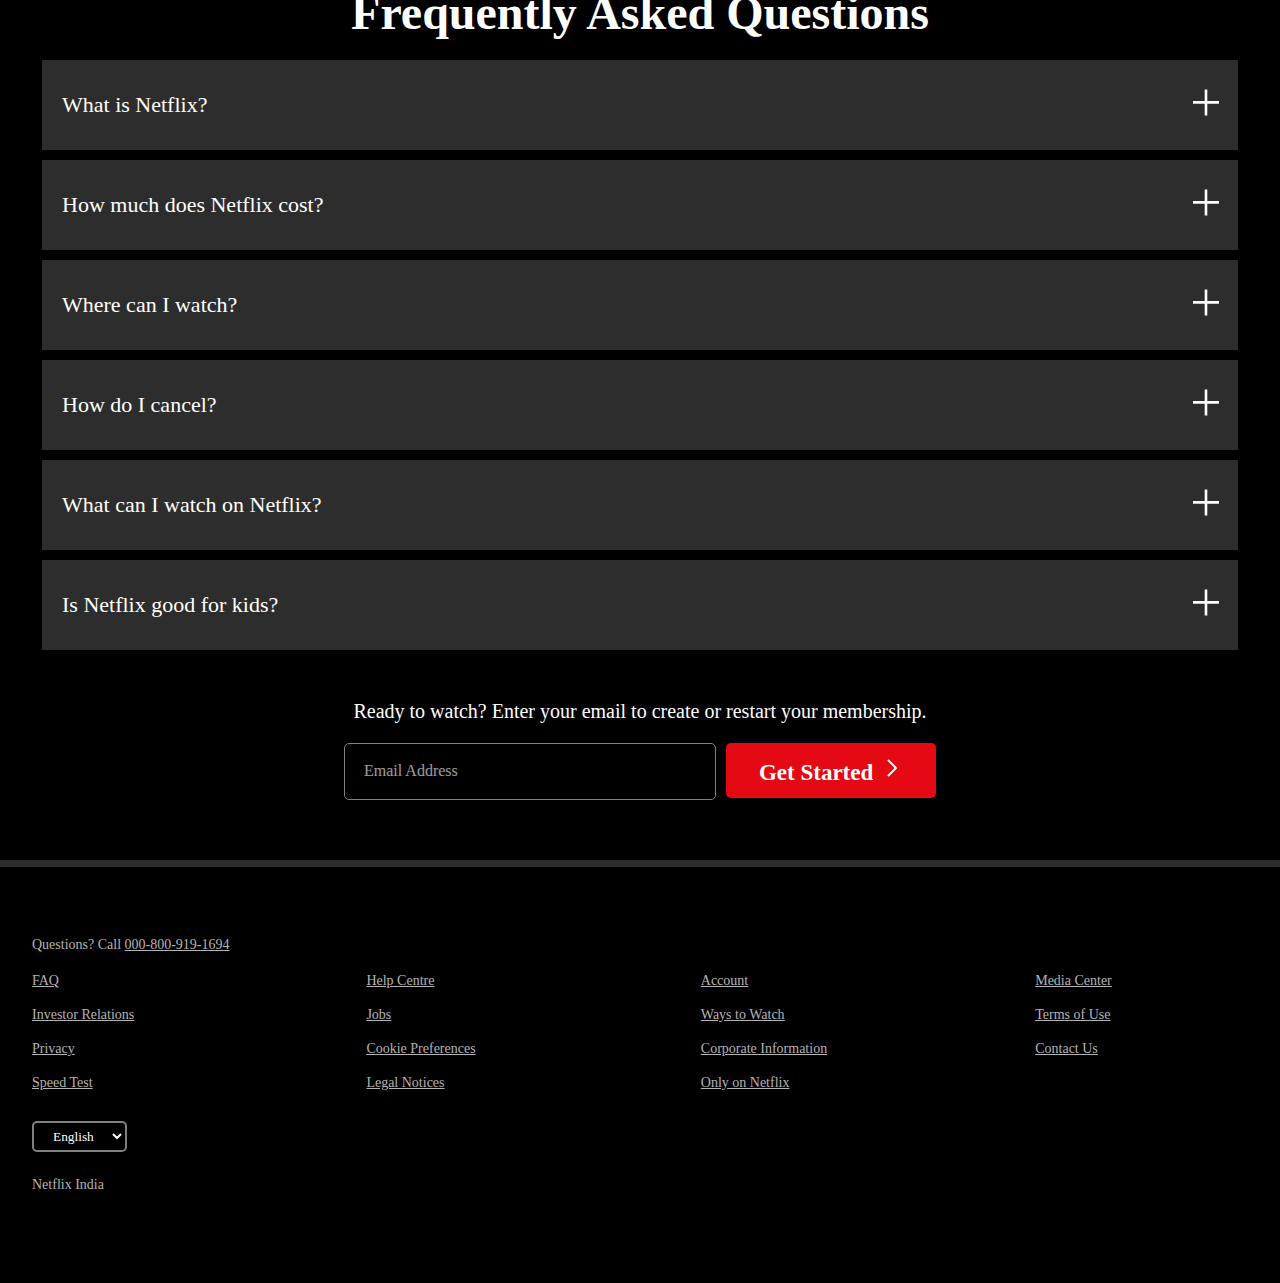
==== commit 8a1bca86: "Major Improve email form javascript transition responsive and border red dom" ====
--- a/Netflix.html
+++ b/Netflix.html
@@ -9,11 +9,13 @@
     <!-- , target-densitydpi=medium-dpi -->
     <!-- <meta name="viewport" content="width=device-width, initial-scale=1.0"> -->
     <title>Netflix India - Watch TV Shows Online, Watch Movies Online</title>
+    <link rel="shortcut icon"
+        href="https://cdn4.iconfinder.com/data/icons/logos-and-brands/512/227_Netflix_logo-512.png" type="image/x-icon">
     <style>
         @font-face {
             font-family: 'Netflix Sans';
             font-weight: 100;
-            font-display: optional;
+            font-display: swap;
             src: url(https://assets.nflxext.com/ffe/siteui/fonts/netflix-sans/v3/NetflixSans_W_Th.woff2) format('woff2'), url(https://assets.nflxext.com/ffe/siteui/fonts/netflix-sans/v3/NetflixSans_W_Th.woff) format('woff')
         }
 
@@ -165,7 +167,6 @@
         .email-box {
             display: grid;
             grid-template-columns: 1fr;
-            background-color: rgba(0, 0, 0, 0.388);
             grid-template-rows: 1fr;
         }
 
@@ -194,6 +195,13 @@
             padding-top: 20px;
             border: 1px solid grey;
             border-radius: 5px;
+        }
+
+        .email-error {
+            text-align: start;
+            color: red;
+            font-size: 14px;
+            padding-top: 10px;
         }
 
         .started {
@@ -509,6 +517,18 @@
                 margin-bottom: 15px;
             }
 
+            .email-label input {
+                padding-top: 10px;
+            }
+
+            .email-holder {
+                height: 45px;
+            }
+
+            .email-error {
+                padding-top: 0;
+            }
+
             .started {
                 height: 45px;
                 min-width: 0px;
@@ -563,10 +583,11 @@
                 </div>
                 <div class="member-form">
                     <div class="email-box">
-                        <div class="email-holder">Email Address</div>
+                        <div class="email-holder" id="eh1">Email Address</div>
                         <label for="email-address1" class="email-label">
                             <input type="text" id="email-address1">
                         </label>
+                        <div class="email-error" id="emailError1"></div>
                     </div>
                     <button type="button" class="sign-in started">Get Started <svg xmlns="http://www.w3.org/2000/svg"
                             fill="none" width="24" height="24" viewBox="0 0 24 24" role="img" aria-hidden="true">
@@ -816,10 +837,11 @@
                 </div>
                 <div class="member-form">
                     <div class="email-box">
-                        <div class="email-holder">Email Address</div>
+                        <div class="email-holder" id="eh2">Email Address</div>
                         <label for="email-address2" class="email-label">
                             <input type="text" id="email-address2">
                         </label>
+                        <div class="email-error" id="emailError2"></div>
                     </div>
                     <button type="button" class="sign-in started">Get Started <svg xmlns="http://www.w3.org/2000/svg"
                             fill="none" width="24" height="24" viewBox="0 0 24 24" role="img" aria-hidden="true">
@@ -864,7 +886,37 @@
             <div class="anyquestion">Netflix India</div>
         </section>
     </footer>
-    <script src="/JS/script.js"></script>
+    <script>
+        // Alive both email forms by adding transition and incorrect red border
+        let emailInputs = [
+            { input: document.getElementById("email-address1"), box: document.getElementById("eh1"), error: document.getElementById("emailError1") },
+            { input: document.getElementById("email-address2"), box: document.getElementById("eh2"), error: document.getElementById("emailError2") }
+        ];
+
+        function handleFocusIn(inputBox) {
+            inputBox.style.fontSize = "13px";
+            inputBox.style.transform = "translateY(-10px)";
+        }
+
+        function handleFocusOut(input, inputBox, errorBox) {
+            if (input.value === "") {
+                inputBox.style.transform = "translateY(0)";
+                inputBox.style.fontSize = "18px";
+                input.style.borderColor = "red";
+                errorBox.innerHTML = `<svg xmlns="http://www.w3.org/2000/svg" fill="none" width="16" height="16" viewBox="0 0 16 16" role="img" data-icon="CircleXSmall" aria-hidden="true" class="default-ltr-cache-0 e1vkmu651">
+                                <path fill-rule="evenodd" clip-rule="evenodd" d="M14.5 8C14.5 11.5899 11.5899 14.5 8 14.5C4.41015 14.5 1.5 11.5899 1.5 8C1.5 4.41015 4.41015 1.5 8 1.5C11.5899 1.5 14.5 4.41015 14.5 8ZM16 8C16 12.4183 12.4183 16 8 16C3.58172 16 0 12.4183 0 8C0 3.58172 3.58172 0 8 0C12.4183 0 16 3.58172 16 8ZM4.46967 5.53033L6.93934 8L4.46967 10.4697L5.53033 11.5303L8 9.06066L10.4697 11.5303L11.5303 10.4697L9.06066 8L11.5303 5.53033L10.4697 4.46967L8 6.93934L5.53033 4.46967L4.46967 5.53033Z" fill="red"></path>
+                              </svg> Email is required.`;
+            } else {
+                input.style.borderColor = "green";
+                errorBox.innerHTML = "";
+            }
+        }
+
+        emailInputs.forEach(({ input, box, error }) => {
+            input.addEventListener("focusin", () => handleFocusIn(box));
+            input.addEventListener("focusout", () => handleFocusOut(input, box, error));
+        });
+    </script>
 </body>
 
 </html>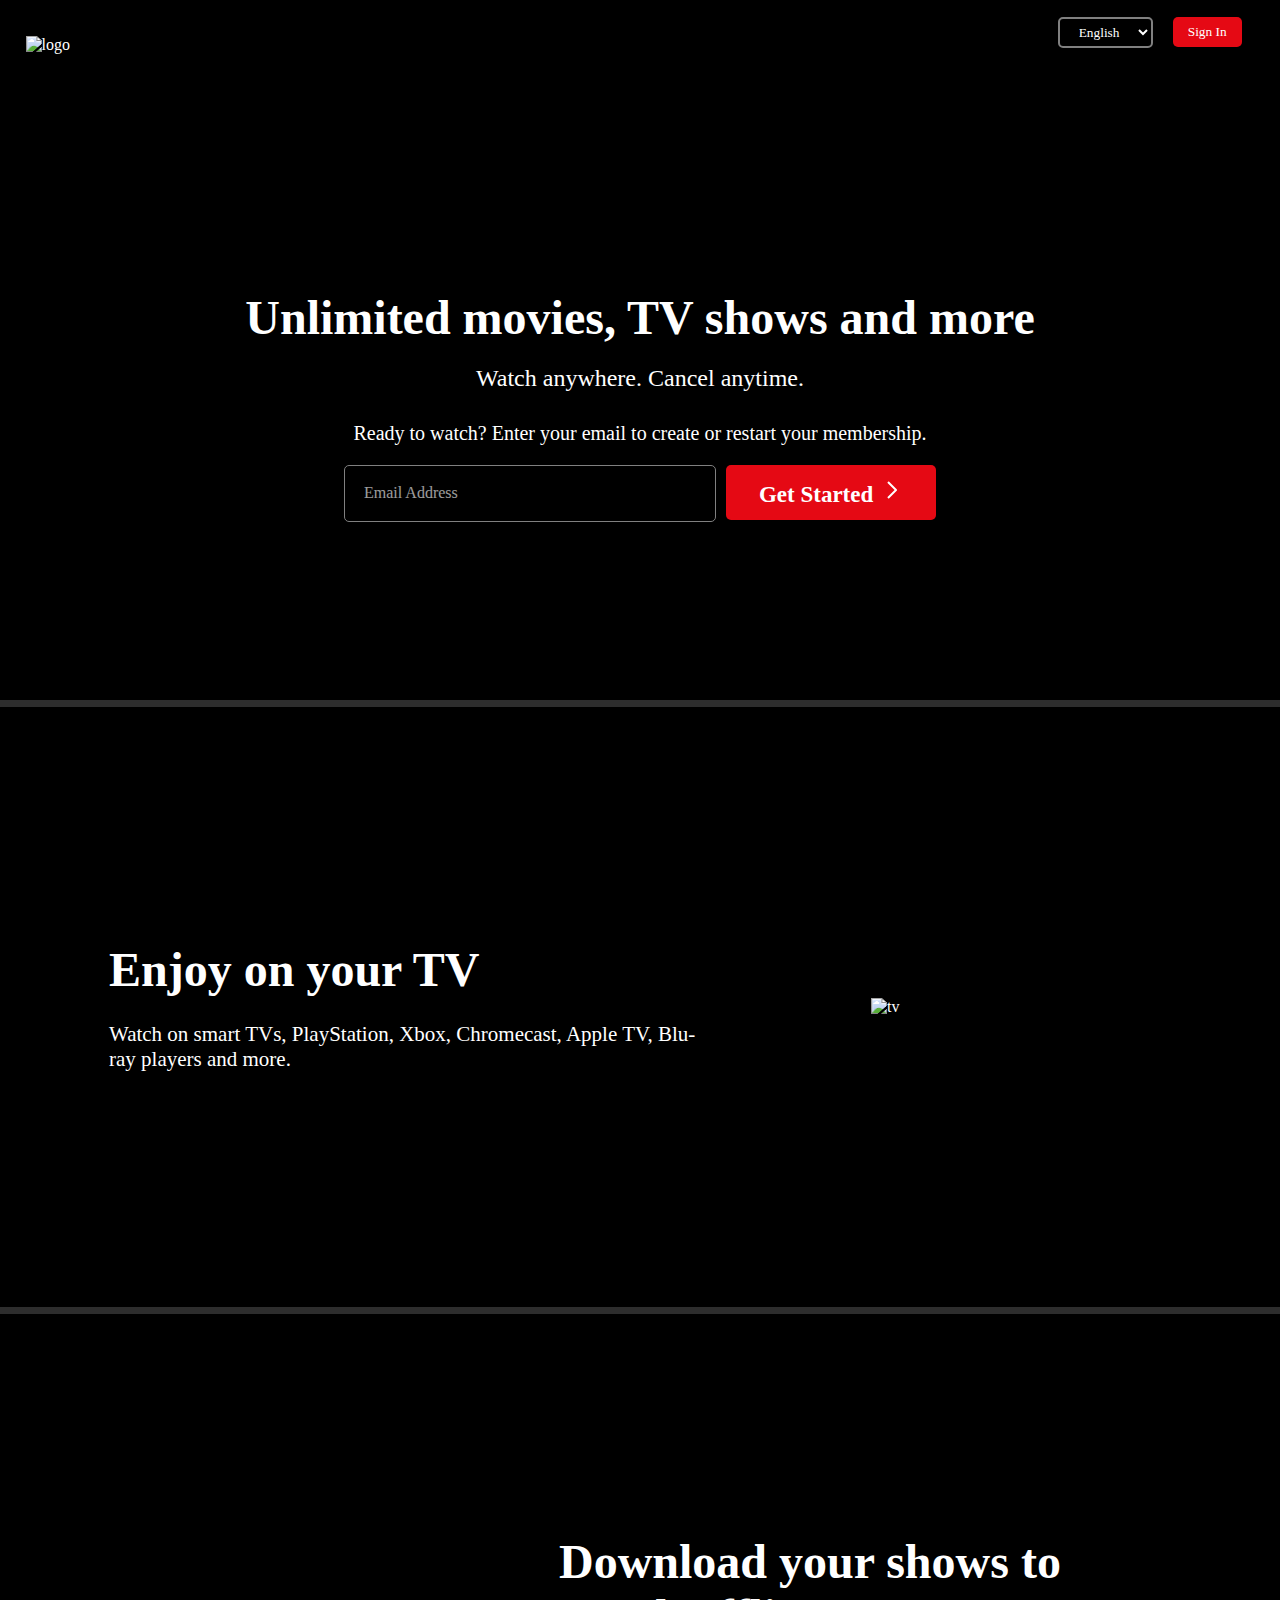
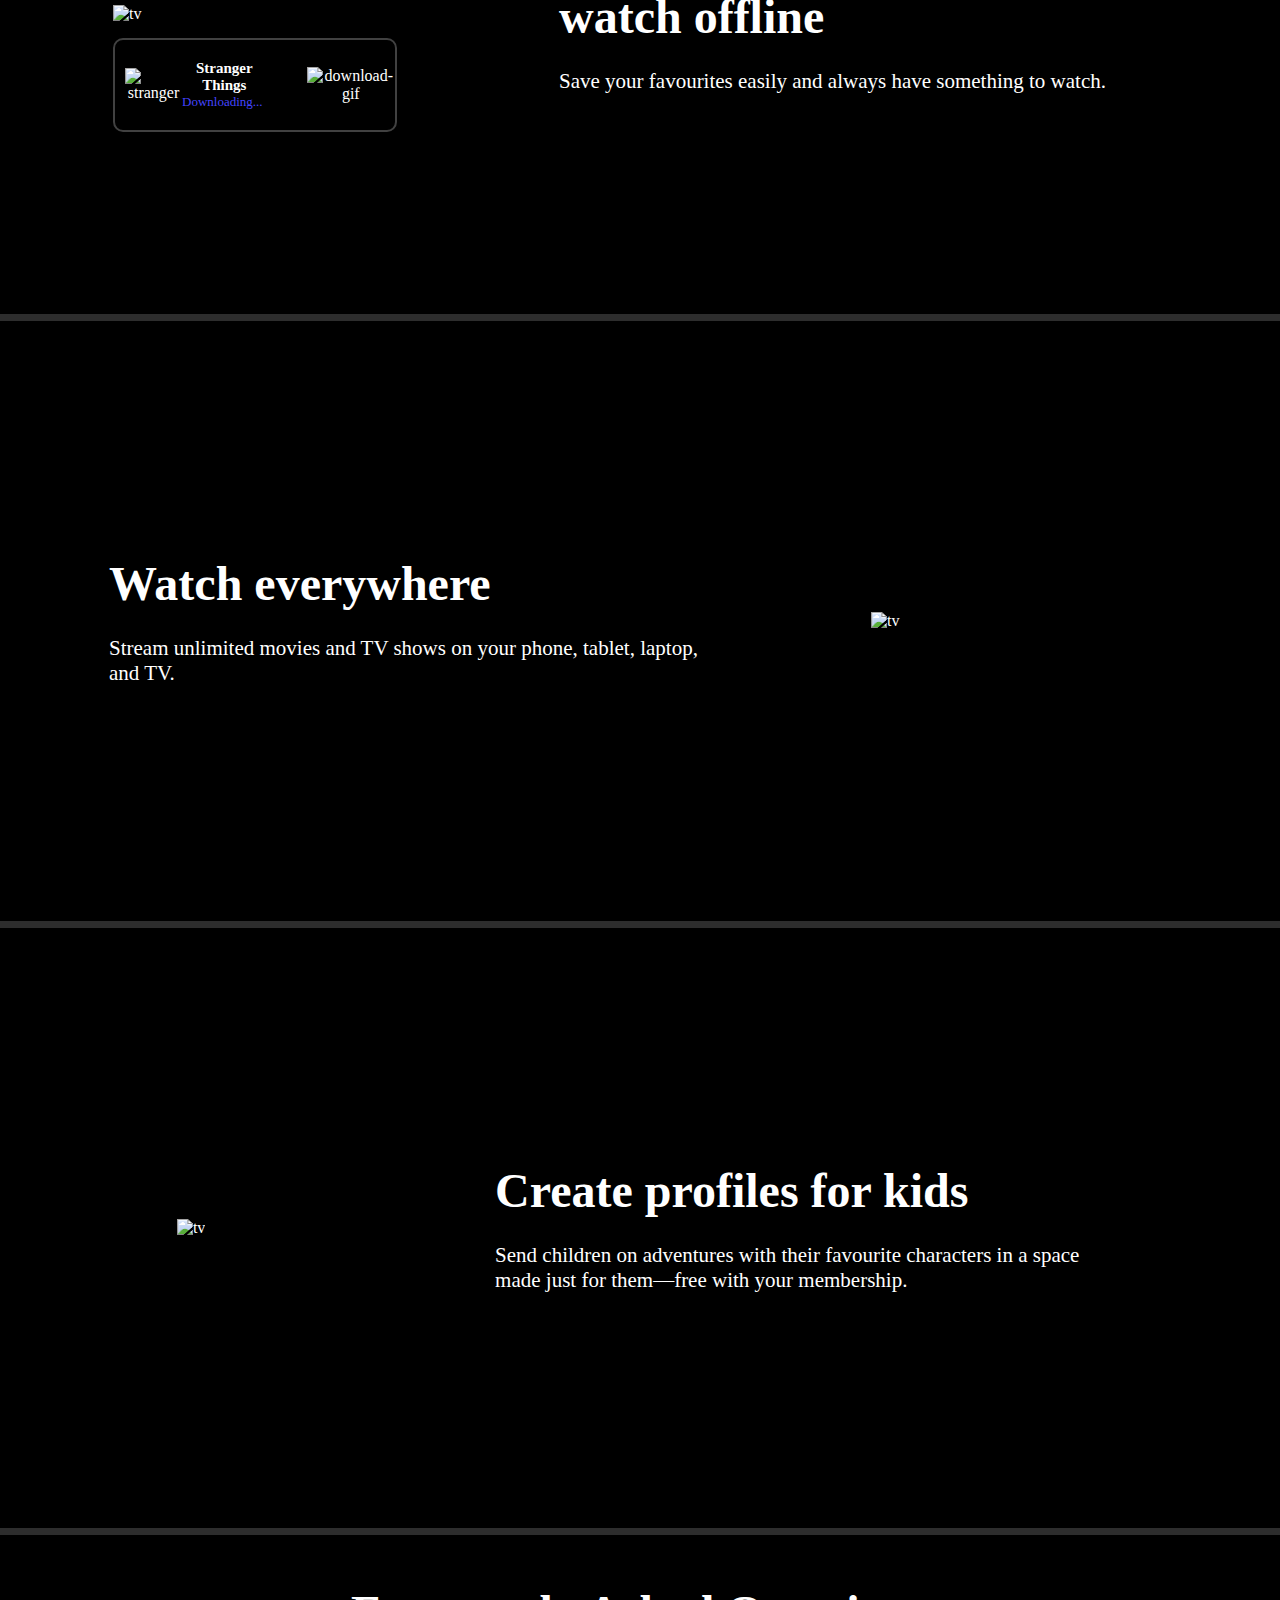
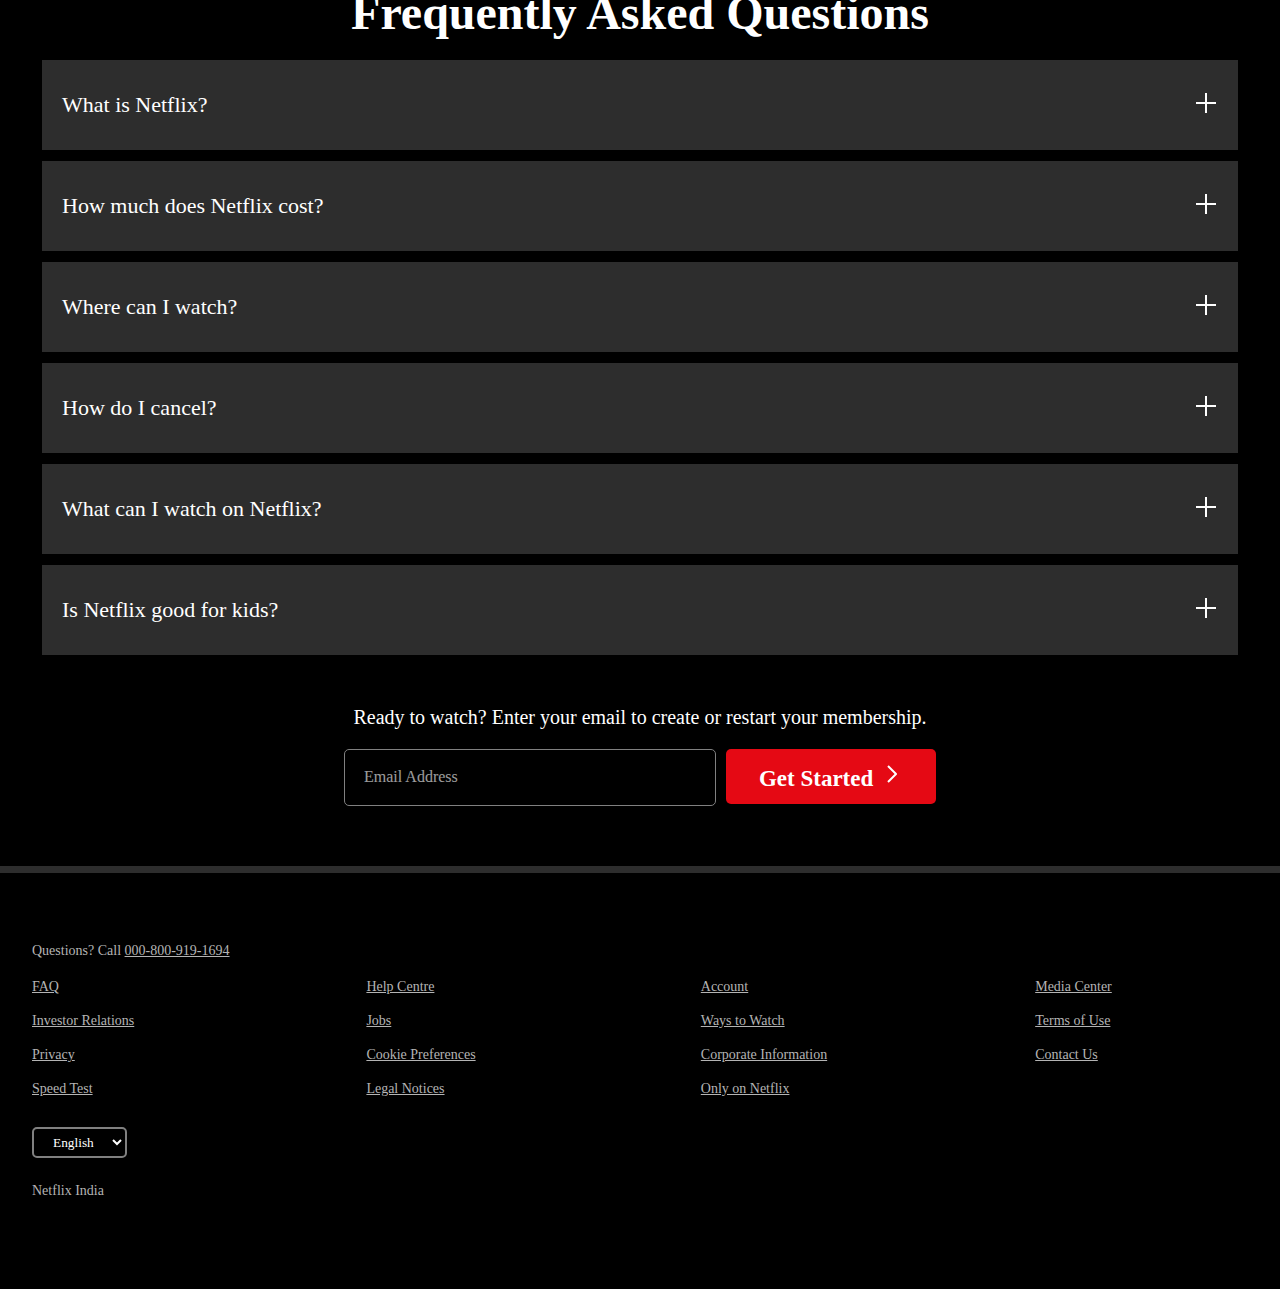
==== commit 18d891e1: "JS major progress collapse" ====
--- a/Netflix.html
+++ b/Netflix.html
@@ -11,539 +11,7 @@
     <title>Netflix India - Watch TV Shows Online, Watch Movies Online</title>
     <link rel="shortcut icon"
         href="https://cdn4.iconfinder.com/data/icons/logos-and-brands/512/227_Netflix_logo-512.png" type="image/x-icon">
-    <style>
-        @font-face {
-            font-family: 'Netflix Sans';
-            font-weight: 100;
-            font-display: swap;
-            src: url(https://assets.nflxext.com/ffe/siteui/fonts/netflix-sans/v3/NetflixSans_W_Th.woff2) format('woff2'), url(https://assets.nflxext.com/ffe/siteui/fonts/netflix-sans/v3/NetflixSans_W_Th.woff) format('woff')
-        }
-
-        @font-face {
-            font-family: 'Netflix Sans';
-            font-weight: 300;
-            font-display: swap;
-            src: url(https://assets.nflxext.com/ffe/siteui/fonts/netflix-sans/v3/NetflixSans_W_Lt.woff2) format('woff2'), url(https://assets.nflxext.com/ffe/siteui/fonts/netflix-sans/v3/NetflixSans_W_Lt.woff) format('woff')
-        }
-
-        @font-face {
-            font-family: 'Netflix Sans';
-            font-weight: 400;
-            font-display: swap;
-            src: url(https://assets.nflxext.com/ffe/siteui/fonts/netflix-sans/v3/NetflixSans_W_Rg.woff2) format('woff2'), url(https://assets.nflxext.com/ffe/siteui/fonts/netflix-sans/v3/NetflixSans_W_Rg.woff) format('woff')
-        }
-
-        @font-face {
-            font-family: 'Netflix Sans';
-            font-weight: 700;
-            font-display: swap;
-            src: url(https://assets.nflxext.com/ffe/siteui/fonts/netflix-sans/v3/NetflixSans_W_Md.woff2) format('woff2'), url(https://assets.nflxext.com/ffe/siteui/fonts/netflix-sans/v3/NetflixSans_W_Md.woff) format('woff')
-        }
-
-        @font-face {
-            font-family: 'Netflix Sans';
-            font-weight: 800;
-            font-display: swap;
-            src: url(https://assets.nflxext.com/ffe/siteui/fonts/netflix-sans/v3/NetflixSans_W_Bd.woff2) format('woff2'), url(https://assets.nflxext.com/ffe/siteui/fonts/netflix-sans/v3/NetflixSans_W_Bd.woff) format('woff')
-        }
-
-        @font-face {
-            font-family: 'Netflix Sans';
-            font-weight: 900;
-            font-display: swap;
-            src: url(https://assets.nflxext.com/ffe/siteui/fonts/netflix-sans/v3/NetflixSans_W_Blk.woff2) format('woff2'), url(https://assets.nflxext.com/ffe/siteui/fonts/netflix-sans/v3/NetflixSans_W_Blk.woff) format('woff')
-        }
-
-        * {
-            margin: 0;
-            padding: 0;
-            color: white;
-            font-family: 'Netflix Sans', 'Segoe UI';
-        }
-
-        html {
-            background-color: black;
-
-        }
-
-        .segment {
-            position: relative;
-            border-bottom: 7px solid rgb(45, 45, 45);
-        }
-
-        #navbar {
-            display: flex;
-            justify-content: space-between;
-            align-items: center;
-            height: 90px;
-            /* margin-top: 25px; */
-        }
-
-        .logo img {
-            margin-left: 10vw;
-            width: 150px;
-        }
-
-        .navbutton {
-            margin-right: 10vw;
-            display: flex;
-        }
-
-        .lang {
-            background-color: black;
-            margin-right: 20px;
-            padding: 5px 15px;
-            border: 2px solid grey;
-            border-radius: 5px;
-            margin-bottom: 25px;
-        }
-
-        .sign-in {
-            padding: 7px 15px;
-            border: none;
-            border-radius: 5px;
-            cursor: pointer;
-        }
-
-        .sign-in:hover {
-            background-color: #b20710;
-            transition: all linear 0.15s;
-
-        }
-
-        .sign-in:not(:hover) {
-            background-color: rgb(229, 9, 20);
-            transition: all linear 0.15s;
-        }
-
-        .home {
-            height: 700px;
-            background: rgb(0 0 0 / 50%);
-            background-image: linear-gradient(to top, rgba(0, 0, 0, 0.8) 0, rgba(0, 0, 0, 0) 30%, rgba(0, 0, 0, 0.8) 100%), url("https://assets.nflxext.com/ffe/siteui/vlv3/058eee37-6c24-403a-95bd-7d85d3260ae1/e10ba8a6-b96a-4308-bee4-76fab1ebd6ca/IN-en-20240422-POP_SIGNUP_TWO_WEEKS-perspective_WEB_db9348f2-4d68-4934-b495-6d9d1be5917e_large.jpg");
-            object-fit: cover;
-            object-position: center center;
-            background-blend-mode: soft-light;
-            background-position: center 2000px;
-        }
-
-        .headest {
-            font-size: 48px;
-            font-weight: 900;
-        }
-
-        .main-title {
-            text-align: center;
-            margin-top: 200px;
-        }
-
-        #main-text {
-            font-size: 24px;
-            text-align: center;
-            margin: 20px;
-        }
-
-        .membership {
-            width: 75%;
-            margin: 50px auto;
-            text-align: center;
-        }
-
-        #fix-home-mg {
-            margin-top: 30px;
-        }
-
-        .member-text {
-            font-size: 20px;
-            margin-bottom: 20px;
-        }
-
-        .member-form {
-            display: flex;
-            text-align: center;
-            justify-content: center;
-            gap: 10px;
-        }
-
-        .email-box {
-            display: grid;
-            grid-template-columns: 1fr;
-            grid-template-rows: 1fr;
-        }
-
-        .email-holder {
-            display: flex;
-            align-items: center;
-            padding-left: 20px;
-            height: 55px;
-            grid-row: 1/2;
-            grid-column: 1/2;
-            transition: 150ms linear;
-        }
-
-        .email-label {
-            z-index: 1;
-            grid-row: 1/2;
-            grid-column: 1/2;
-        }
-
-        .email-label input {
-            width: 350px;
-            height: 35px;
-            background-color: rgba(0, 0, 0, 0.388);
-            padding-left: 20px;
-            font-size: 14px;
-            padding-top: 20px;
-            border: 1px solid grey;
-            border-radius: 5px;
-        }
-
-        .email-error {
-            text-align: start;
-            color: red;
-            font-size: 14px;
-            padding-top: 10px;
-        }
-
-        .started {
-            height: 55px;
-            min-width: 210px;
-            font-size: 23px;
-            font-weight: bolder;
-            padding-left: 25px;
-            padding-right: 25px;
-        }
-
-        .card {
-            display: flex;
-            justify-content: space-around;
-            height: 600px;
-            width: 80%;
-            margin: auto;
-            align-items: center;
-
-        }
-
-        .card-text {
-            flex-basis: 50%;
-        }
-
-        .card-desc {
-            font-size: 21px;
-            margin-top: 25px;
-        }
-
-        .oppa {
-            flex-direction: row-reverse;
-        }
-
-        .overlap-grid {
-            display: grid;
-            grid-template-columns: 1fr;
-            grid-template-rows: 1fr;
-            justify-items: center;
-            align-items: center;
-        }
-
-        .topitem {
-            z-index: 3;
-            grid-row: 1/2;
-            grid-column: 1/2;
-            width: 100%;
-        }
-
-        .bottomitem {
-            z-index: 1;
-            grid-row: 1/2;
-            grid-column: 1/2;
-            width: 100%;
-        }
-
-        #vid1 {
-            width: 80%;
-        }
-
-        #vid3 {
-            width: 60%;
-            margin-bottom: 25%;
-        }
-
-        .loading {
-            display: flex;
-            height: 90px;
-            width: 20vw;
-            min-width: 280px;
-            background-color: black;
-            border: 2px solid rgb(65, 65, 65);
-            border-radius: 10px;
-            text-align: center;
-            justify-content: space-between;
-            align-items: center;
-            /* margin-top: 250px; */
-            margin-top: 50%;
-        }
-
-        .stranger-div img {
-            padding-left: 10px;
-            height: 75px;
-        }
-
-        .stranger-name {
-            font-size: 15px;
-            font-weight: 600;
-            padding-right: 40px;
-        }
-
-        .stranger-blue {
-            font-size: 13px;
-            color: rgb(68, 68, 255);
-            text-align: left;
-        }
-
-        .stranger-gif img {
-            height: 50px;
-        }
-
-        .kids-div img {
-            /* flex-basis: 50%; */
-            width: 100%;
-        }
-
-        .FAQ {
-            width: 80%;
-            margin: auto;
-        }
-
-        .faq-title {
-            margin-top: 50px;
-            margin-bottom: 20px;
-            text-align: center;
-        }
-
-        .question {
-            margin: 10px;
-        }
-
-        .query {
-            display: flex;
-            align-items: center;
-            height: 10vh;
-            justify-content: space-between;
-        }
-
-        .query:hover {
-            background-color: rgb(65, 65, 65);
-            transition: all linear 0.15s;
-        }
-
-        .query:not(:hover) {
-            background-color: rgb(45, 45, 45);
-            transition: all linear 0.15s;
-        }
-
-        .qtext {
-            font-size: 22px;
-            padding-left: 20px;
-        }
-
-        .qross {
-            margin-right: 20px;
-            transform: scale(1.3);
-        }
-
-        @keyframes crossrotate {
-            from {}
-
-            to {
-                transform: rotate(45deg);
-            }
-        }
-
-        .query:active {
-            .qross {
-                animation: crossrotate 0.2s ease-out forwards;
-            }
-        }
-
-        .hidden-text {
-            margin-top: 1px;
-            font-size: 22px;
-            padding: 20px;
-            background-color: rgb(45, 45, 45);
-        }
-
-        .t1 {
-            margin-bottom: 20px;
-        }
-
-        .feet {
-            width: 80%;
-            margin: 70px auto;
-            border-bottom-style: none;
-            font-size: 14px;
-        }
-
-        .link-grid {
-            display: grid;
-            grid-template-columns: 1fr 1fr 1fr 1fr;
-            column-gap: 10%;
-            row-gap: 18px;
-            margin-bottom: 30px;
-        }
-
-        .link-grid div {
-            list-style-type: none;
-            color: rgb(180, 180, 180);
-            text-decoration: underline;
-            cursor: pointer;
-        }
-
-        .anyquestion {
-            color: rgb(180, 180, 180);
-            padding-bottom: 20px;
-        }
-
-        .tyler {
-            color: rgb(180, 180, 180);
-            text-decoration: underline;
-            cursor: pointer;
-        }
-
-        @media screen and (max-width: 1280px) {
-            .logo img {
-                margin-left: 2vw;
-            }
-
-            .navbutton {
-                margin-right: 3vw;
-            }
-
-            .card,
-            .FAQ,
-            .feet {
-                width: 95%;
-            }
-        }
-
-        @media screen and (max-width: 955px) {
-
-            .logo img {
-                width: 90px;
-            }
-
-            .home {
-                background-size: 1100px;
-                height: 500px;
-                background-position: center 1740px;
-                background-image: linear-gradient(to top, rgba(0, 0, 0, 0.8) 0, rgba(0, 0, 0, 0) 10%, rgba(0, 0, 0, 0.8) 100%), url("https://assets.nflxext.com/ffe/siteui/vlv3/058eee37-6c24-403a-95bd-7d85d3260ae1/e10ba8a6-b96a-4308-bee4-76fab1ebd6ca/IN-en-20240422-POP_SIGNUP_TWO_WEEKS-perspective_WEB_db9348f2-4d68-4934-b495-6d9d1be5917e_large.jpg");
-            }
-
-            .headest {
-                font-size: 30px;
-            }
-
-            .main-title {
-                margin-top: 100px;
-            }
-
-            #main-text {
-                font-size: 18px;
-            }
-
-            .member-text {
-                font-size: 18px;
-            }
-
-            .email-box input {
-                font-size: 14px;
-            }
-
-            .card {
-                flex-direction: column;
-                text-align: center;
-                margin-top: 30px;
-            }
-
-            .card-text {
-                flex-basis: auto;
-            }
-
-            .card-desc {
-                font-size: 18px;
-            }
-
-            .link-grid {
-                grid-template-columns: 1fr 1fr;
-            }
-
-            .qtext {
-                font-size: 18px;
-            }
-
-            .qross {
-                transform: scale(1);
-            }
-
-            .feet {
-                margin: 20px auto;
-            }
-        }
-
-        @media screen and (max-width: 725px) {
-            .email-box input {
-                width: 50vw;
-            }
-        }
-
-        @media screen and (max-width: 600px) {
-
-            .main-title {
-                margin-top: 40px;
-            }
-
-            .home {
-                background-size: 800px;
-                height: 500px;
-                background-position: center center;
-                background-image: linear-gradient(to top, rgba(0, 0, 0, 0.8) 0, rgba(0, 0, 0, 0) 40%, rgba(0, 0, 0, 0.8) 100%), url("https://assets.nflxext.com/ffe/siteui/vlv3/058eee37-6c24-403a-95bd-7d85d3260ae1/e10ba8a6-b96a-4308-bee4-76fab1ebd6ca/IN-en-20240422-POP_SIGNUP_TWO_WEEKS-perspective_WEB_db9348f2-4d68-4934-b495-6d9d1be5917e_large.jpg");
-            }
-
-            .member-form {
-                display: block;
-            }
-
-            .email-box input {
-                width: 90%;
-                height: 45px;
-                margin-bottom: 15px;
-            }
-
-            .email-label input {
-                padding-top: 10px;
-            }
-
-            .email-holder {
-                height: 45px;
-            }
-
-            .email-error {
-                padding-top: 0;
-            }
-
-            .started {
-                height: 45px;
-                min-width: 0px;
-                width: 160px;
-                font-size: 18px;
-                font-weight: bolder;
-                padding-left: 0;
-                padding-right: 0;
-            }
-
-            .card {
-                height: 80vh;
-            }
-        }
-    </style>
+    <link rel="stylesheet" href="style.css">
 </head>
 
 <body>
@@ -686,18 +154,17 @@
             <h1 class="headest faq-title">Frequently Asked Questions</h1>
             <article class="FAQ">
                 <section class="question">
-                    <div class="query">
+                    <div class="query" onclick="togCollapse(event)">
                         <div class="qtext">What is Netflix?</div>
                         <div class="qross">
                             <svg xmlns="http://www.w3.org/2000/svg" fill="none" width="24" height="24"
-                                viewBox="0 0 24 24" role="img" aria-hidden="true"
-                                class="elj7tfr3 default-ltr-cache-1kkka4h e164gv2o5">
-                                <path fill-rule="evenodd" clip-rule="evenodd"
-                                    d="M11 11V2H13V11H22V13H13V22H11V13H2V11H11Z" fill="currentColor"></path>
-                            </svg>
-                        </div>
-                    </div>
-                    <!-- <div class="hidden-text">
+                                viewBox="0 0 24 24" role="img" aria-hidden="true">
+                                <path fill-rule="evenodd" clip-rule="evenodd"
+                                    d="M11 11V2H13V11H22V13H13V22H11V13H2V11H11Z" fill="currentColor"></path>
+                            </svg>
+                        </div>
+                    </div>
+                    <div class="hidden-text">
                         <div class="t1">
                             Netflix is a streaming service that offers a wide variety of award-winning TV shows, movies,
                             anime,
@@ -709,44 +176,42 @@
                             price. There's always something new to discover, and new TV shows and movies are added every
                             week!
                         </div>
-                    </div> -->
-                </section>
-
-                <section class="question">
-                    <div class="query">
+                    </div>
+                </section>
+
+                <section class="question">
+                    <div class="query" onclick="togCollapse(event)">
                         <div class="qtext">How much does Netflix cost?</div>
                         <div class="qross">
                             <svg xmlns="http://www.w3.org/2000/svg" fill="none" width="24" height="24"
-                                viewBox="0 0 24 24" role="img" aria-hidden="true"
-                                class="elj7tfr3 default-ltr-cache-1kkka4h e164gv2o5">
-                                <path fill-rule="evenodd" clip-rule="evenodd"
-                                    d="M11 11V2H13V11H22V13H13V22H11V13H2V11H11Z" fill="currentColor"></path>
-                            </svg>
-                        </div>
-                    </div>
-                    <!-- <div class="hidden-text">
+                                viewBox="0 0 24 24" role="img" aria-hidden="true">
+                                <path fill-rule="evenodd" clip-rule="evenodd"
+                                    d="M11 11V2H13V11H22V13H13V22H11V13H2V11H11Z" fill="currentColor"></path>
+                            </svg>
+                        </div>
+                    </div>
+                    <div class="hidden-text">
                         <div>
                             Watch Netflix on your smartphone, tablet, Smart TV, laptop, or streaming device, all for one
                             fixed
                             monthly fee. Plans range from ₹149 to ₹649 a month. No extra costs, no contracts.
                         </div>
-                    </div> -->
-                </section>
-
-                <section class="question">
-                    <div class="query">
+                    </div>
+                </section>
+
+                <section class="question">
+                    <div class="query" onclick="togCollapse(event)">
                         <div class="qtext">Where can I watch?</div>
                         <div class="qross">
                             <svg xmlns="http://www.w3.org/2000/svg" fill="none" width="24" height="24"
-                                viewBox="0 0 24 24" role="img" aria-hidden="true"
-                                class="elj7tfr3 default-ltr-cache-1kkka4h e164gv2o5">
-                                <path fill-rule="evenodd" clip-rule="evenodd"
-                                    d="M11 11V2H13V11H22V13H13V22H11V13H2V11H11Z" fill="currentColor"></path>
-                            </svg>
-                        </div>
-
-                    </div>
-                    <!-- <div class="hidden-text">
+                                viewBox="0 0 24 24" role="img" aria-hidden="true">
+                                <path fill-rule="evenodd" clip-rule="evenodd"
+                                    d="M11 11V2H13V11H22V13H13V22H11V13H2V11H11Z" fill="currentColor"></path>
+                            </svg>
+                        </div>
+
+                    </div>
+                    <div class="hidden-text">
                         <div class="t1">
                             Watch anywhere, anytime. Sign in with your Netflix account to watch instantly on the web at
                             netflix.com from your personal computer or on any internet-connected device that offers the
@@ -759,65 +224,62 @@
                             to watch while you're on the go and without an internet connection. Take Netflix with you
                             anywhere.
                         </div>
-                    </div> -->
-                </section>
-
-                <section class="question">
-                    <div class="query">
+                    </div>
+                </section>
+
+                <section class="question">
+                    <div class="query" onclick="togCollapse(event)">
                         <div class="qtext">How do I cancel?</div>
                         <div class="qross">
                             <svg xmlns="http://www.w3.org/2000/svg" fill="none" width="24" height="24"
-                                viewBox="0 0 24 24" role="img" aria-hidden="true"
-                                class="elj7tfr3 default-ltr-cache-1kkka4h e164gv2o5">
-                                <path fill-rule="evenodd" clip-rule="evenodd"
-                                    d="M11 11V2H13V11H22V13H13V22H11V13H2V11H11Z" fill="currentColor"></path>
-                            </svg>
-                        </div>
-                    </div>
-                    <!-- <div class="hidden-text">
+                                viewBox="0 0 24 24" role="img" aria-hidden="true">
+                                <path fill-rule="evenodd" clip-rule="evenodd"
+                                    d="M11 11V2H13V11H22V13H13V22H11V13H2V11H11Z" fill="currentColor"></path>
+                            </svg>
+                        </div>
+                    </div>
+                    <div class="hidden-text">
                         <div>
                             Netflix is flexible. There are no annoying contracts and no commitments. You can easily
                             cancel your
                             account online in two clicks. There are no cancellation fees – start or stop your account
                             anytime.
                         </div>
-                    </div> -->
-                </section>
-
-                <section class="question">
-                    <div class="query">
+                    </div>
+                </section>
+
+                <section class="question">
+                    <div class="query" onclick="togCollapse(event)">
                         <div class="qtext">What can I watch on Netflix?</div>
                         <div class="qross">
                             <svg xmlns="http://www.w3.org/2000/svg" fill="none" width="24" height="24"
-                                viewBox="0 0 24 24" role="img" aria-hidden="true"
-                                class="elj7tfr3 default-ltr-cache-1kkka4h e164gv2o5">
-                                <path fill-rule="evenodd" clip-rule="evenodd"
-                                    d="M11 11V2H13V11H22V13H13V22H11V13H2V11H11Z" fill="currentColor"></path>
-                            </svg>
-                        </div>
-                    </div>
-                    <!-- <div class="hidden-text">
+                                viewBox="0 0 24 24" role="img" aria-hidden="true">
+                                <path fill-rule="evenodd" clip-rule="evenodd"
+                                    d="M11 11V2H13V11H22V13H13V22H11V13H2V11H11Z" fill="currentColor"></path>
+                            </svg>
+                        </div>
+                    </div>
+                    <div class="hidden-text">
                         <div>
                             Netflix has an extensive library of feature films, documentaries, TV shows, anime,
                             award-winning
                             Netflix originals, and more. Watch as much as you want, anytime you want.
                         </div>
-                    </div> -->
-                </section>
-
-                <section class="question">
-                    <div class="query">
+                    </div>
+                </section>
+
+                <section class="question">
+                    <div class="query" onclick="togCollapse(event)">
                         <div class="qtext">Is Netflix good for kids?</div>
                         <div class="qross">
                             <svg xmlns="http://www.w3.org/2000/svg" fill="none" width="24" height="24"
-                                viewBox="0 0 24 24" role="img" aria-hidden="true"
-                                class="elj7tfr3 default-ltr-cache-1kkka4h e164gv2o5">
-                                <path fill-rule="evenodd" clip-rule="evenodd"
-                                    d="M11 11V2H13V11H22V13H13V22H11V13H2V11H11Z" fill="currentColor"></path>
-                            </svg>
-                        </div>
-                    </div>
-                    <!-- <div class="hidden-text">
+                                viewBox="0 0 24 24" role="img" aria-hidden="true">
+                                <path fill-rule="evenodd" clip-rule="evenodd"
+                                    d="M11 11V2H13V11H22V13H13V22H11V13H2V11H11Z" fill="currentColor"></path>
+                            </svg>
+                        </div>
+                    </div>
+                    <div class="hidden-text">
                         <div class="t1">
                             The Netflix Kids experience is included in your membership to give parents control while
                             kids enjoy
@@ -828,7 +290,7 @@
                             rating of
                             content kids can watch and block specific titles you don’t want kids to see.
                         </div>
-                    </div> -->
+                    </div>
                 </section>
             </article>
             <article class="membership">
@@ -886,37 +348,8 @@
             <div class="anyquestion">Netflix India</div>
         </section>
     </footer>
-    <script>
-        // Alive both email forms by adding transition and incorrect red border
-        let emailInputs = [
-            { input: document.getElementById("email-address1"), box: document.getElementById("eh1"), error: document.getElementById("emailError1") },
-            { input: document.getElementById("email-address2"), box: document.getElementById("eh2"), error: document.getElementById("emailError2") }
-        ];
-
-        function handleFocusIn(inputBox) {
-            inputBox.style.fontSize = "13px";
-            inputBox.style.transform = "translateY(-10px)";
-        }
-
-        function handleFocusOut(input, inputBox, errorBox) {
-            if (input.value === "") {
-                inputBox.style.transform = "translateY(0)";
-                inputBox.style.fontSize = "18px";
-                input.style.borderColor = "red";
-                errorBox.innerHTML = `<svg xmlns="http://www.w3.org/2000/svg" fill="none" width="16" height="16" viewBox="0 0 16 16" role="img" data-icon="CircleXSmall" aria-hidden="true" class="default-ltr-cache-0 e1vkmu651">
-                                <path fill-rule="evenodd" clip-rule="evenodd" d="M14.5 8C14.5 11.5899 11.5899 14.5 8 14.5C4.41015 14.5 1.5 11.5899 1.5 8C1.5 4.41015 4.41015 1.5 8 1.5C11.5899 1.5 14.5 4.41015 14.5 8ZM16 8C16 12.4183 12.4183 16 8 16C3.58172 16 0 12.4183 0 8C0 3.58172 3.58172 0 8 0C12.4183 0 16 3.58172 16 8ZM4.46967 5.53033L6.93934 8L4.46967 10.4697L5.53033 11.5303L8 9.06066L10.4697 11.5303L11.5303 10.4697L9.06066 8L11.5303 5.53033L10.4697 4.46967L8 6.93934L5.53033 4.46967L4.46967 5.53033Z" fill="red"></path>
-                              </svg> Email is required.`;
-            } else {
-                input.style.borderColor = "green";
-                errorBox.innerHTML = "";
-            }
-        }
-
-        emailInputs.forEach(({ input, box, error }) => {
-            input.addEventListener("focusin", () => handleFocusIn(box));
-            input.addEventListener("focusout", () => handleFocusOut(input, box, error));
-        });
-    </script>
+
+    <script src="script.js"></script>
 </body>
 
 </html>--- a/style.css
+++ b/style.css
@@ -0,0 +1,529 @@
+@font-face {
+    font-family: 'Netflix Sans';
+    font-weight: 100;
+    font-display: swap;
+    src: url(https://assets.nflxext.com/ffe/siteui/fonts/netflix-sans/v3/NetflixSans_W_Th.woff2) format('woff2'), url(https://assets.nflxext.com/ffe/siteui/fonts/netflix-sans/v3/NetflixSans_W_Th.woff) format('woff')
+}
+
+@font-face {
+    font-family: 'Netflix Sans';
+    font-weight: 300;
+    font-display: swap;
+    src: url(https://assets.nflxext.com/ffe/siteui/fonts/netflix-sans/v3/NetflixSans_W_Lt.woff2) format('woff2'), url(https://assets.nflxext.com/ffe/siteui/fonts/netflix-sans/v3/NetflixSans_W_Lt.woff) format('woff')
+}
+
+@font-face {
+    font-family: 'Netflix Sans';
+    font-weight: 400;
+    font-display: swap;
+    src: url(https://assets.nflxext.com/ffe/siteui/fonts/netflix-sans/v3/NetflixSans_W_Rg.woff2) format('woff2'), url(https://assets.nflxext.com/ffe/siteui/fonts/netflix-sans/v3/NetflixSans_W_Rg.woff) format('woff')
+}
+
+@font-face {
+    font-family: 'Netflix Sans';
+    font-weight: 700;
+    font-display: swap;
+    src: url(https://assets.nflxext.com/ffe/siteui/fonts/netflix-sans/v3/NetflixSans_W_Md.woff2) format('woff2'), url(https://assets.nflxext.com/ffe/siteui/fonts/netflix-sans/v3/NetflixSans_W_Md.woff) format('woff')
+}
+
+@font-face {
+    font-family: 'Netflix Sans';
+    font-weight: 800;
+    font-display: swap;
+    src: url(https://assets.nflxext.com/ffe/siteui/fonts/netflix-sans/v3/NetflixSans_W_Bd.woff2) format('woff2'), url(https://assets.nflxext.com/ffe/siteui/fonts/netflix-sans/v3/NetflixSans_W_Bd.woff) format('woff')
+}
+
+@font-face {
+    font-family: 'Netflix Sans';
+    font-weight: 900;
+    font-display: swap;
+    src: url(https://assets.nflxext.com/ffe/siteui/fonts/netflix-sans/v3/NetflixSans_W_Blk.woff2) format('woff2'), url(https://assets.nflxext.com/ffe/siteui/fonts/netflix-sans/v3/NetflixSans_W_Blk.woff) format('woff')
+}
+
+* {
+    margin: 0;
+    padding: 0;
+    color: white;
+    font-family: 'Netflix Sans', 'Segoe UI';
+}
+
+html {
+    background-color: black;
+
+}
+
+.segment {
+    position: relative;
+    border-bottom: 7px solid rgb(45, 45, 45);
+}
+
+#navbar {
+    display: flex;
+    justify-content: space-between;
+    align-items: center;
+    height: 90px;
+    /* margin-top: 25px; */
+}
+
+.logo img {
+    margin-left: 10vw;
+    width: 150px;
+}
+
+.navbutton {
+    margin-right: 10vw;
+    display: flex;
+}
+
+.lang {
+    background-color: black;
+    margin-right: 20px;
+    padding: 5px 15px;
+    border: 2px solid grey;
+    border-radius: 5px;
+    margin-bottom: 25px;
+}
+
+.sign-in {
+    padding: 7px 15px;
+    border: none;
+    border-radius: 5px;
+    cursor: pointer;
+}
+
+.sign-in:hover {
+    background-color: #b20710;
+    transition: all linear 0.15s;
+
+}
+
+.sign-in:not(:hover) {
+    background-color: rgb(229, 9, 20);
+    transition: all linear 0.15s;
+}
+
+.home {
+    height: 700px;
+    background: rgb(0 0 0 / 50%);
+    background-image: linear-gradient(to top, rgba(0, 0, 0, 0.8) 0, rgba(0, 0, 0, 0) 30%, rgba(0, 0, 0, 0.8) 100%), url("https://assets.nflxext.com/ffe/siteui/vlv3/058eee37-6c24-403a-95bd-7d85d3260ae1/e10ba8a6-b96a-4308-bee4-76fab1ebd6ca/IN-en-20240422-POP_SIGNUP_TWO_WEEKS-perspective_WEB_db9348f2-4d68-4934-b495-6d9d1be5917e_large.jpg");
+    object-fit: cover;
+    object-position: center center;
+    background-blend-mode: soft-light;
+    background-position: center 2000px;
+}
+
+.headest {
+    font-size: 48px;
+    font-weight: 900;
+}
+
+.main-title {
+    text-align: center;
+    margin-top: 200px;
+}
+
+#main-text {
+    font-size: 24px;
+    text-align: center;
+    margin: 20px;
+}
+
+.membership {
+    width: 75%;
+    margin: 50px auto;
+    text-align: center;
+}
+
+#fix-home-mg {
+    margin-top: 30px;
+}
+
+.member-text {
+    font-size: 20px;
+    margin-bottom: 20px;
+}
+
+.member-form {
+    display: flex;
+    text-align: center;
+    justify-content: center;
+    gap: 10px;
+}
+
+.email-box {
+    display: grid;
+    grid-template-columns: 1fr;
+    grid-template-rows: 1fr;
+}
+
+.email-holder {
+    display: flex;
+    align-items: center;
+    padding-left: 20px;
+    height: 55px;
+    grid-row: 1/2;
+    grid-column: 1/2;
+    transition: 150ms linear;
+}
+
+.email-label {
+    z-index: 1;
+    grid-row: 1/2;
+    grid-column: 1/2;
+}
+
+.email-label input {
+    width: 350px;
+    height: 35px;
+    background-color: rgba(0, 0, 0, 0.388);
+    padding-left: 20px;
+    font-size: 14px;
+    padding-top: 20px;
+    border: 1px solid grey;
+    border-radius: 5px;
+}
+
+.email-error {
+    text-align: start;
+    color: red;
+    font-size: 14px;
+    padding-top: 10px;
+}
+
+.started {
+    height: 55px;
+    min-width: 210px;
+    font-size: 23px;
+    font-weight: bolder;
+    padding-left: 25px;
+    padding-right: 25px;
+}
+
+.card {
+    display: flex;
+    justify-content: space-around;
+    height: 600px;
+    width: 80%;
+    margin: auto;
+    align-items: center;
+
+}
+
+.card-text {
+    flex-basis: 50%;
+}
+
+.card-desc {
+    font-size: 21px;
+    margin-top: 25px;
+}
+
+.oppa {
+    flex-direction: row-reverse;
+}
+
+.overlap-grid {
+    display: grid;
+    grid-template-columns: 1fr;
+    grid-template-rows: 1fr;
+    justify-items: center;
+    align-items: center;
+}
+
+.topitem {
+    z-index: 3;
+    grid-row: 1/2;
+    grid-column: 1/2;
+    width: 100%;
+}
+
+.bottomitem {
+    z-index: 1;
+    grid-row: 1/2;
+    grid-column: 1/2;
+    width: 100%;
+}
+
+#vid1 {
+    width: 80%;
+}
+
+#vid3 {
+    width: 60%;
+    margin-bottom: 25%;
+}
+
+.loading {
+    display: flex;
+    height: 90px;
+    width: 20vw;
+    min-width: 280px;
+    background-color: black;
+    border: 2px solid rgb(65, 65, 65);
+    border-radius: 10px;
+    text-align: center;
+    justify-content: space-between;
+    align-items: center;
+    /* margin-top: 250px; */
+    margin-top: 50%;
+}
+
+.stranger-div img {
+    padding-left: 10px;
+    height: 75px;
+}
+
+.stranger-name {
+    font-size: 15px;
+    font-weight: 600;
+    padding-right: 40px;
+}
+
+.stranger-blue {
+    font-size: 13px;
+    color: rgb(68, 68, 255);
+    text-align: left;
+}
+
+.stranger-gif img {
+    height: 50px;
+}
+
+.kids-div img {
+    /* flex-basis: 50%; */
+    width: 100%;
+}
+
+.FAQ {
+    width: 80%;
+    margin: auto;
+}
+
+.faq-title {
+    margin-top: 50px;
+    margin-bottom: 20px;
+    text-align: center;
+}
+
+.question {
+    margin: 10px;
+}
+
+.query {
+    display: flex;
+    align-items: center;
+    height: 10vh;
+    justify-content: space-between;
+}
+
+.query:hover {
+    background-color: rgb(65, 65, 65);
+    transition: all linear 0.15s;
+}
+
+.query:not(:hover) {
+    background-color: rgb(45, 45, 45);
+    transition: all linear 0.15s;
+}
+
+.qtext {
+    font-size: 22px;
+    padding-left: 20px;
+}
+
+.qross {
+    margin-right: 20px;
+    transition: 200ms ease-out;
+}
+
+.rotate-q {
+    transform: rotate(45deg);
+}
+
+.hidden-text {
+    margin-top: 1px;
+    font-size: 24px;
+    background-color: rgb(45, 45, 45);
+    transition: max-height 250ms ease-in, padding 220ms ease-in;
+    max-height: 0;
+    padding: 0 20px;
+    overflow: hidden;
+}
+
+.invisible {
+    padding: 20px;
+    max-height: 400px;
+}
+
+.t1 {
+    margin-bottom: 20px;
+}
+
+.feet {
+    width: 80%;
+    margin: 70px auto;
+    border-bottom-style: none;
+    font-size: 14px;
+}
+
+.link-grid {
+    display: grid;
+    grid-template-columns: 1fr 1fr 1fr 1fr;
+    column-gap: 10%;
+    row-gap: 18px;
+    margin-bottom: 30px;
+}
+
+.link-grid div {
+    list-style-type: none;
+    color: rgb(180, 180, 180);
+    text-decoration: underline;
+    cursor: pointer;
+}
+
+.anyquestion {
+    color: rgb(180, 180, 180);
+    padding-bottom: 20px;
+}
+
+.tyler {
+    color: rgb(180, 180, 180);
+    text-decoration: underline;
+    cursor: pointer;
+}
+
+@media screen and (max-width: 1280px) {
+    .logo img {
+        margin-left: 2vw;
+    }
+
+    .navbutton {
+        margin-right: 3vw;
+    }
+
+    .card,
+    .FAQ,
+    .feet {
+        width: 95%;
+    }
+}
+
+@media screen and (max-width: 955px) {
+
+    .logo img {
+        width: 90px;
+    }
+
+    .home {
+        background-size: 1100px;
+        height: 500px;
+        background-position: center 1740px;
+        background-image: linear-gradient(to top, rgba(0, 0, 0, 0.8) 0, rgba(0, 0, 0, 0) 10%, rgba(0, 0, 0, 0.8) 100%), url("https://assets.nflxext.com/ffe/siteui/vlv3/058eee37-6c24-403a-95bd-7d85d3260ae1/e10ba8a6-b96a-4308-bee4-76fab1ebd6ca/IN-en-20240422-POP_SIGNUP_TWO_WEEKS-perspective_WEB_db9348f2-4d68-4934-b495-6d9d1be5917e_large.jpg");
+    }
+
+    .headest {
+        font-size: 30px;
+    }
+
+    .main-title {
+        margin-top: 100px;
+    }
+
+    #main-text {
+        font-size: 18px;
+    }
+
+    .member-text {
+        font-size: 18px;
+    }
+
+    .email-box input {
+        font-size: 14px;
+    }
+
+    .card {
+        flex-direction: column;
+        text-align: center;
+        margin-top: 30px;
+    }
+
+    .card-text {
+        flex-basis: auto;
+    }
+
+    .card-desc {
+        font-size: 18px;
+    }
+
+    .link-grid {
+        grid-template-columns: 1fr 1fr;
+    }
+
+    .qtext {
+        font-size: 18px;
+    }
+
+    .hidden-text {
+        font-size: 18px;
+    }
+
+    .feet {
+        margin: 20px auto;
+    }
+}
+
+@media screen and (max-width: 725px) {
+    .email-box input {
+        width: 50vw;
+    }
+}
+
+@media screen and (max-width: 600px) {
+
+    .main-title {
+        margin-top: 40px;
+    }
+
+    .home {
+        background-size: 800px;
+        height: 500px;
+        background-position: center center;
+        background-image: linear-gradient(to top, rgba(0, 0, 0, 0.8) 0, rgba(0, 0, 0, 0) 40%, rgba(0, 0, 0, 0.8) 100%), url("https://assets.nflxext.com/ffe/siteui/vlv3/058eee37-6c24-403a-95bd-7d85d3260ae1/e10ba8a6-b96a-4308-bee4-76fab1ebd6ca/IN-en-20240422-POP_SIGNUP_TWO_WEEKS-perspective_WEB_db9348f2-4d68-4934-b495-6d9d1be5917e_large.jpg");
+    }
+
+    .member-form {
+        display: block;
+    }
+
+    .email-box input {
+        width: 90%;
+        height: 45px;
+        margin-bottom: 15px;
+    }
+
+    .email-label input {
+        padding-top: 10px;
+    }
+
+    .email-holder {
+        height: 45px;
+    }
+
+    .email-error {
+        padding-top: 0;
+    }
+
+    .started {
+        height: 45px;
+        min-width: 0px;
+        width: 160px;
+        font-size: 18px;
+        font-weight: bolder;
+        padding-left: 0;
+        padding-right: 0;
+    }
+
+    .card {
+        height: 80vh;
+    }
+}